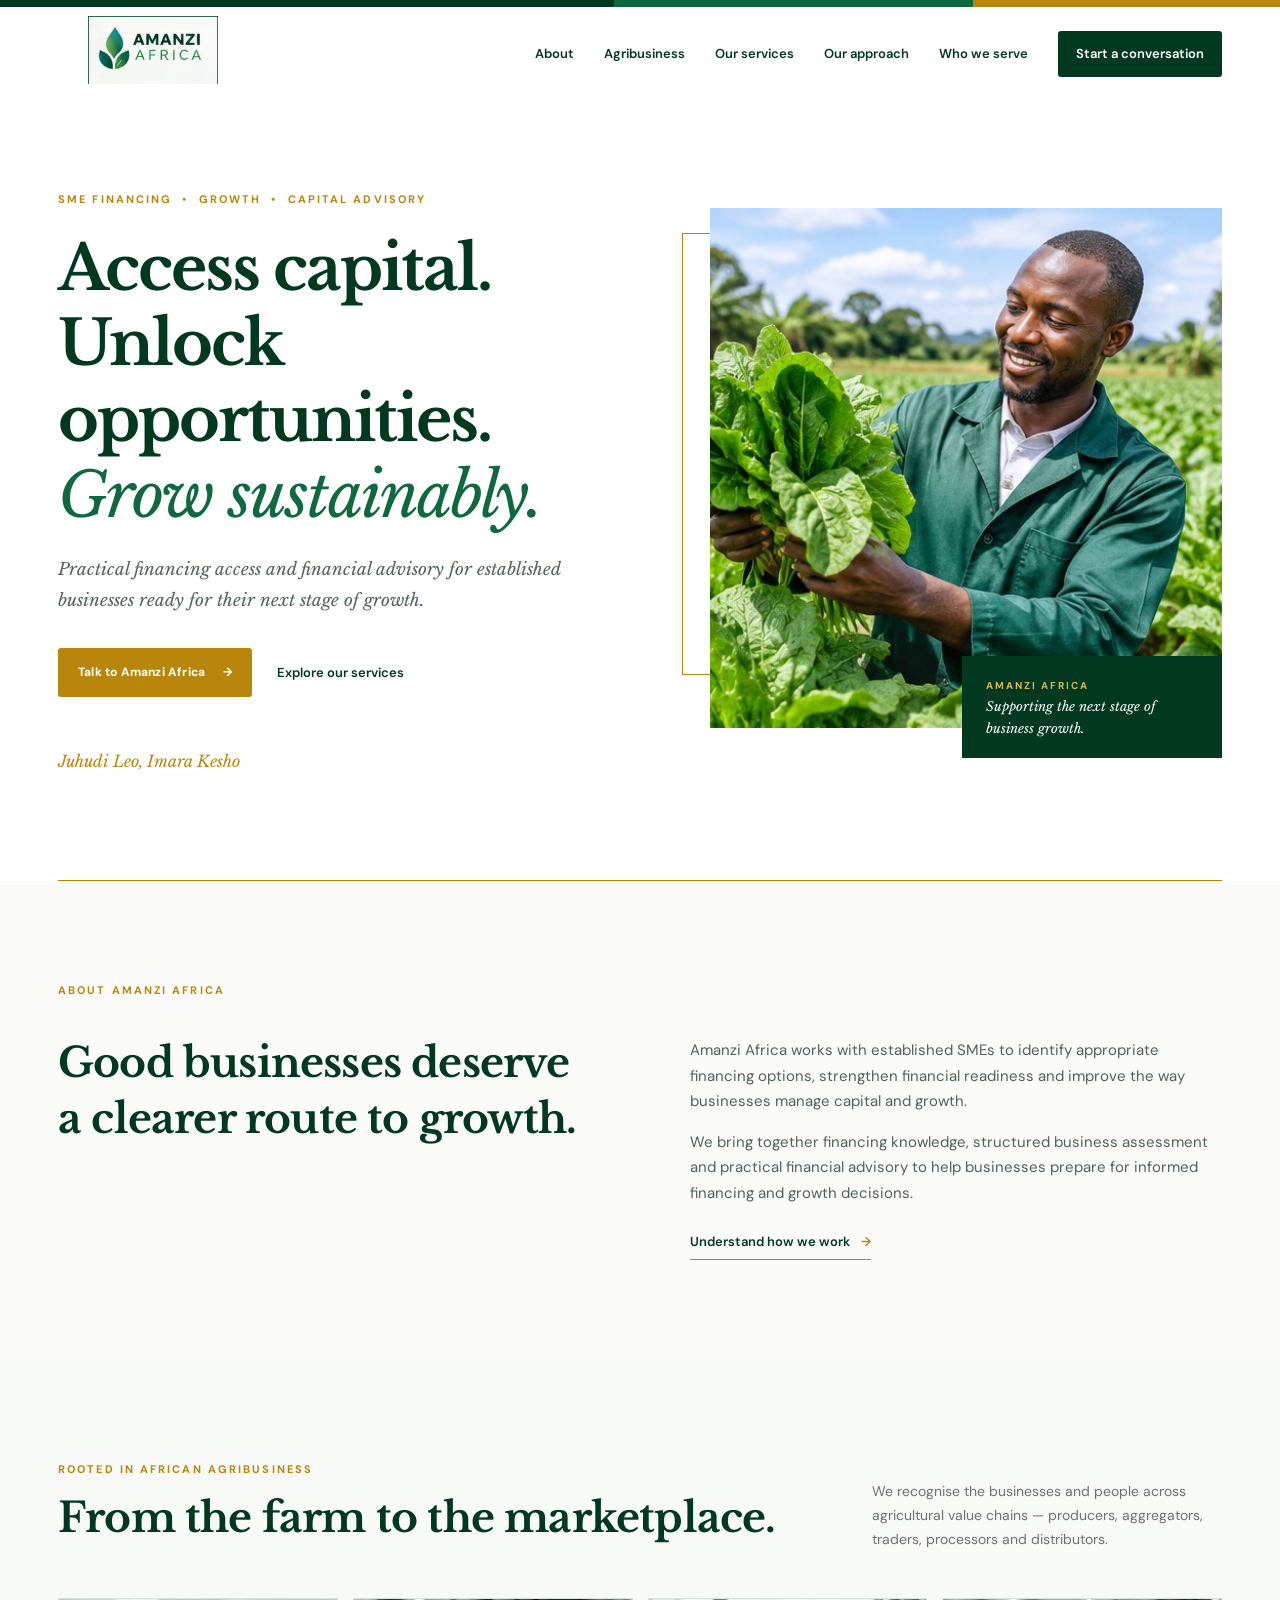
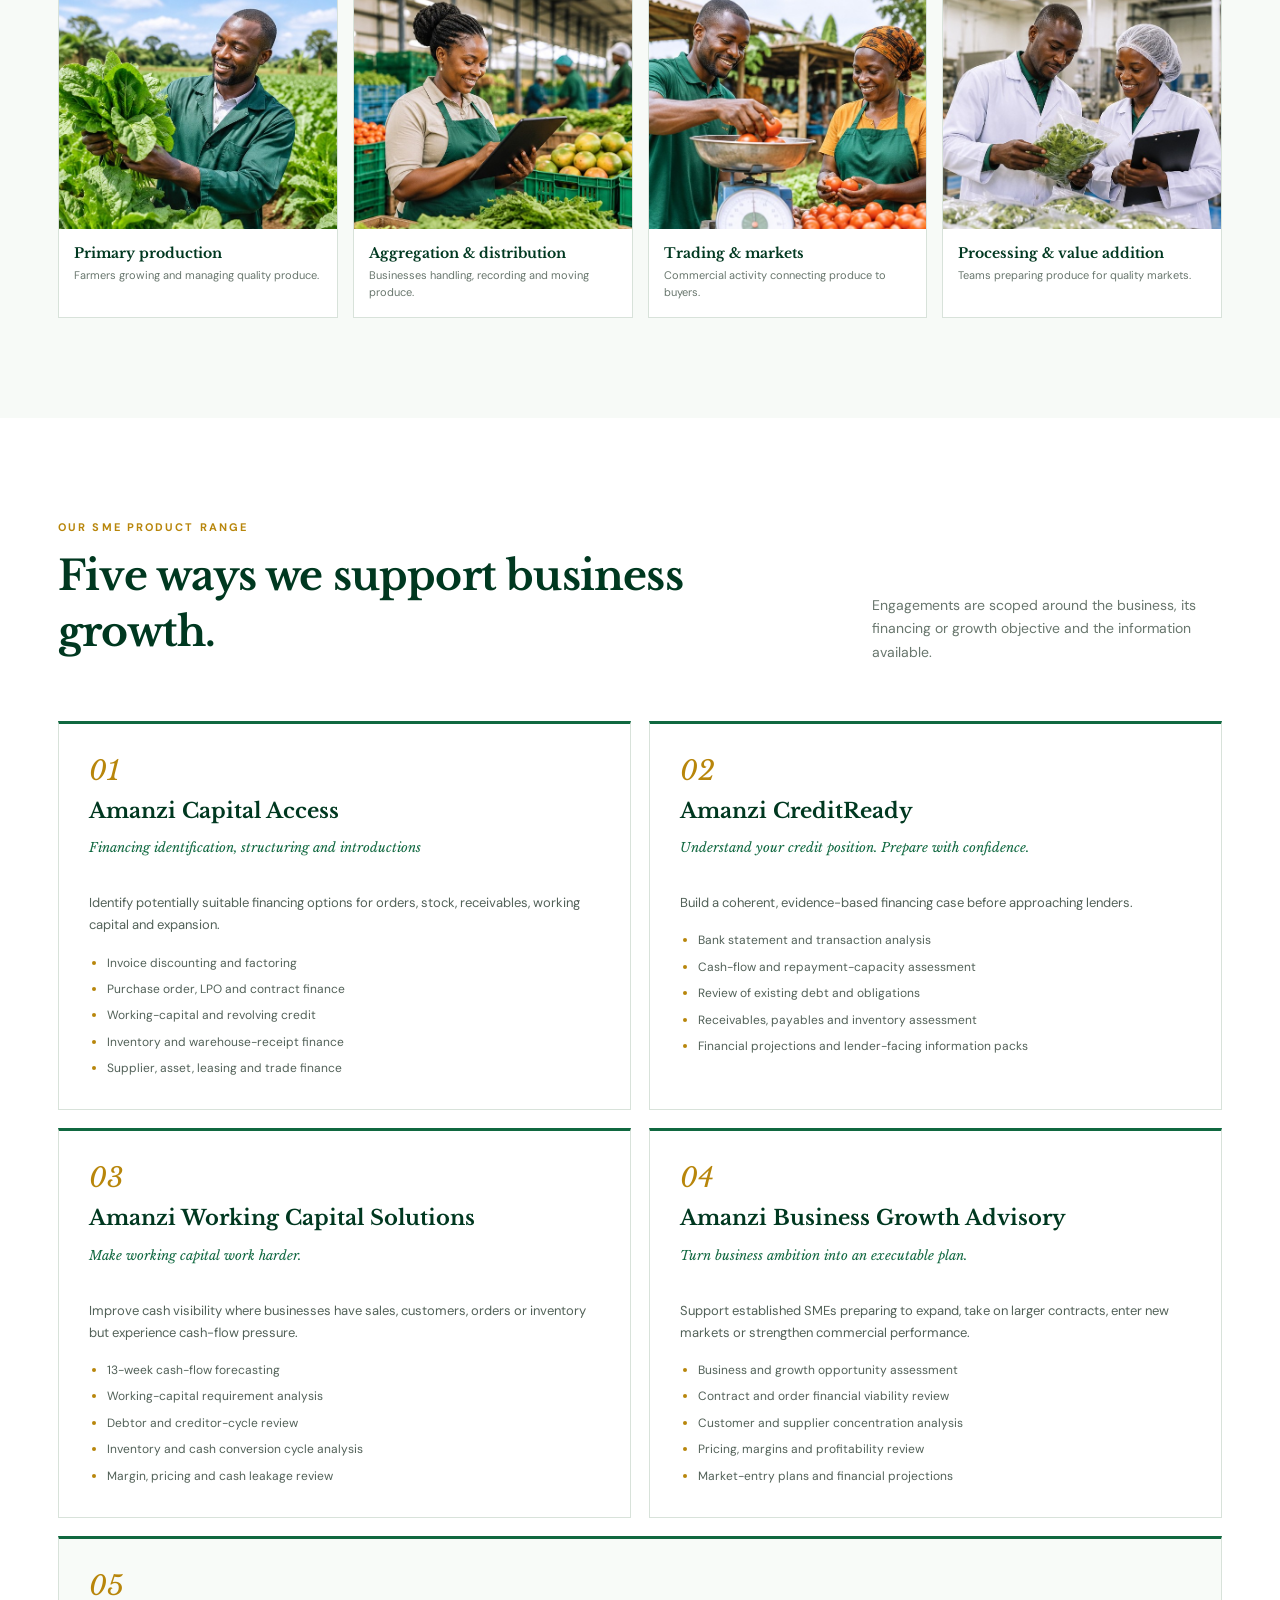
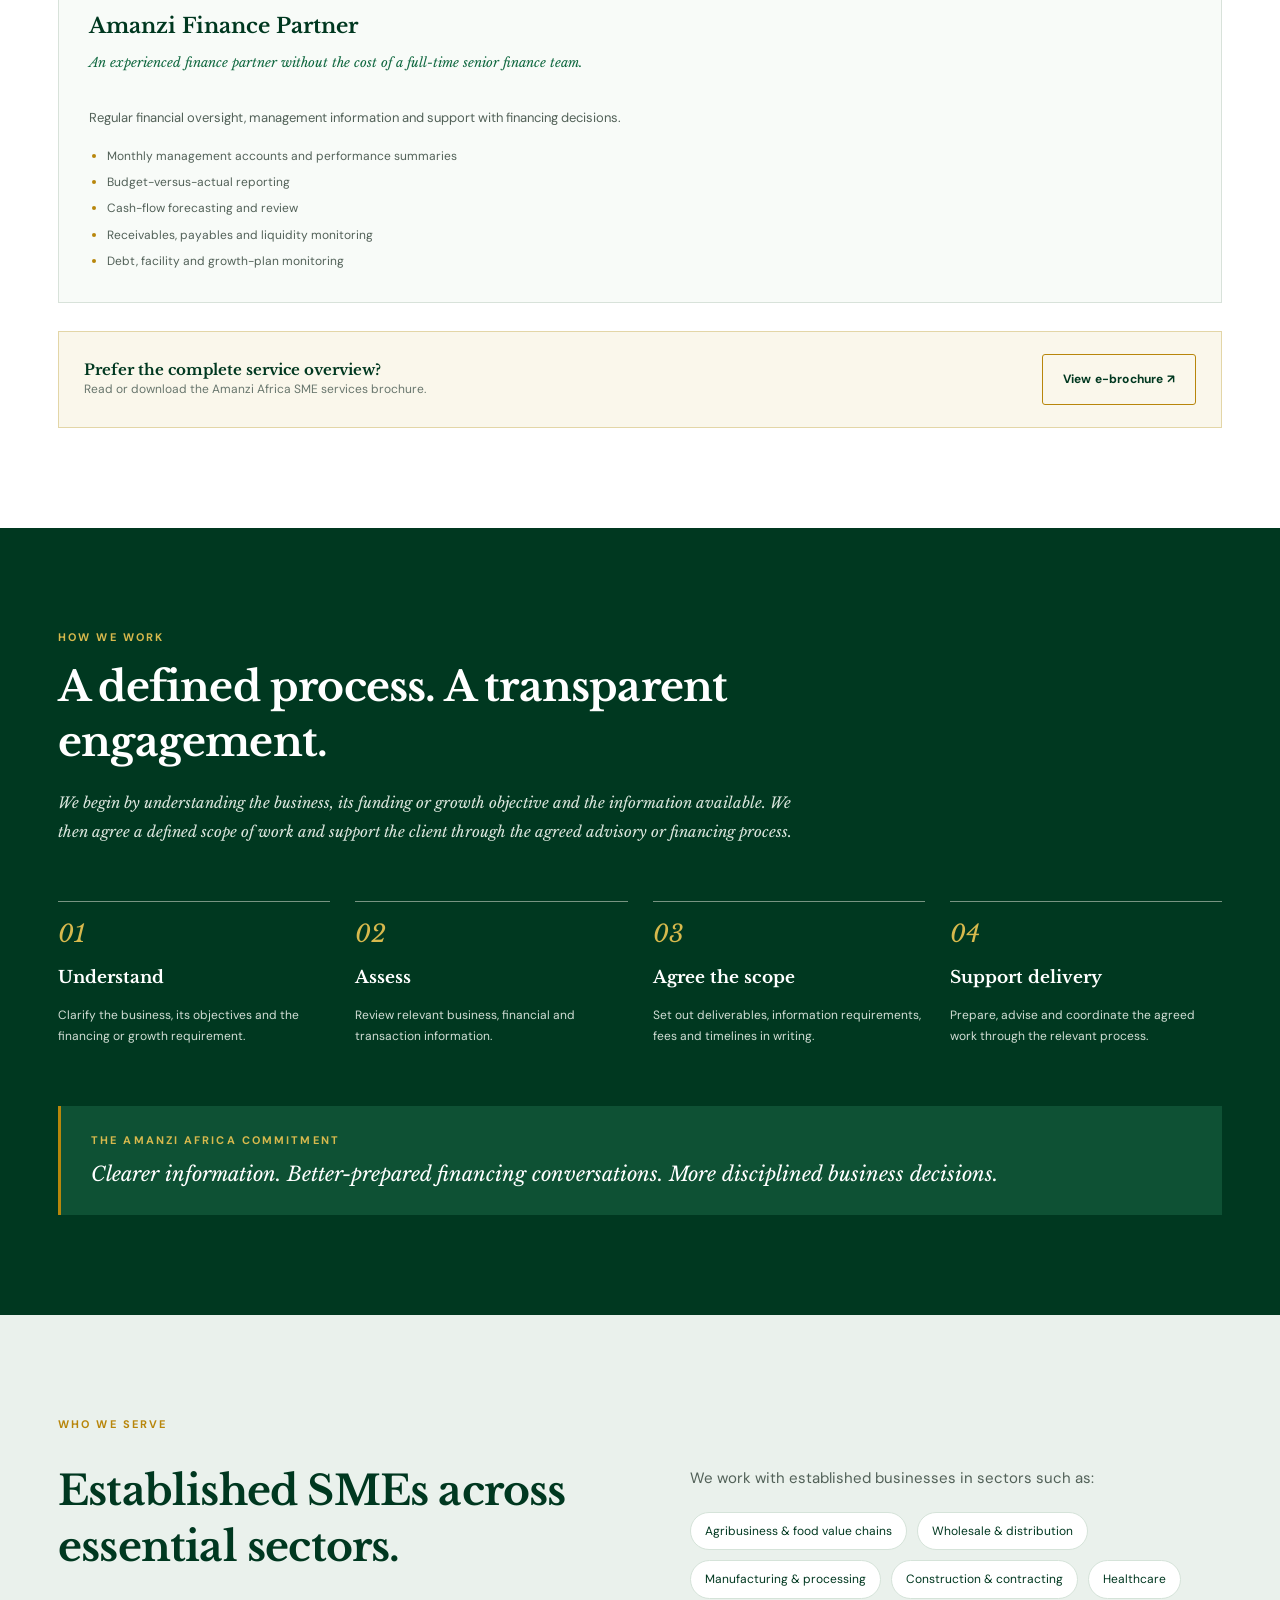
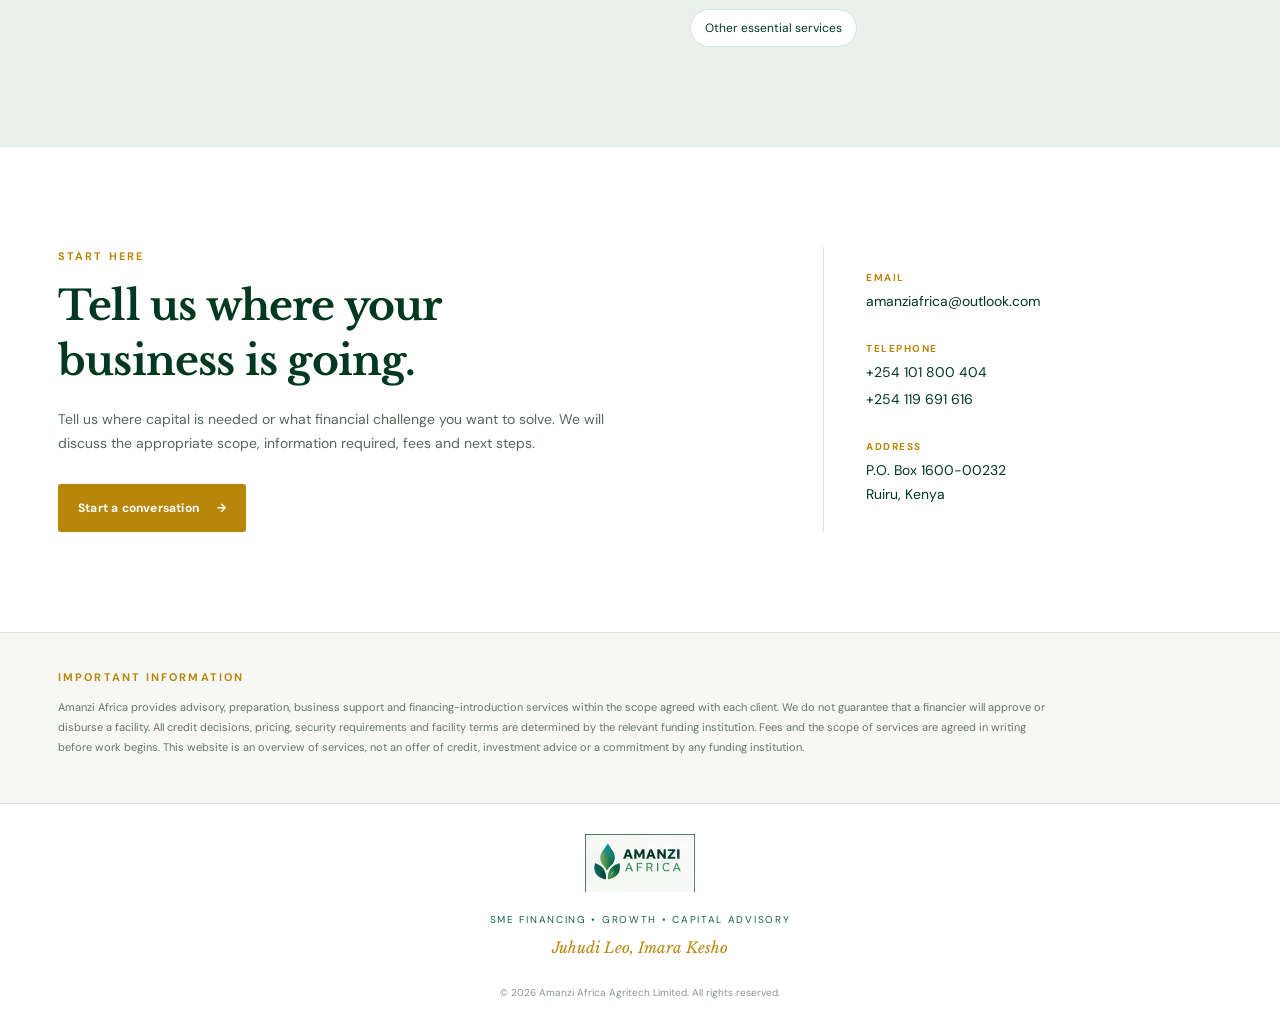
==== index.html @ 622a785c "Add files via upload" ====
<!doctype html>
<html lang="en">
<head>
  <meta charset="utf-8">
  <meta name="viewport" content="width=device-width, initial-scale=1">
  <meta name="description" content="Amanzi Africa provides SME financing access, credit readiness, working capital solutions, business growth advisory and finance partner services.">
  <meta name="theme-color" content="#003820">
  <title>Amanzi Africa | SME Financing, Growth & Capital Advisory</title>
  <link rel="preconnect" href="https://fonts.googleapis.com">
  <link rel="preconnect" href="https://fonts.gstatic.com" crossorigin>
  <link href="https://fonts.googleapis.com/css2?family=DM+Sans:wght@400;500;600;700&family=Libre+Baskerville:ital,wght@0,400;0,700;1,400&display=swap" rel="stylesheet">
  <link rel="stylesheet" href="styles.css">
</head>
<body>
  <div class="topline"></div>
  <header class="site-header">
    <a class="brand" href="#home" aria-label="Amanzi Africa home">
      <img src="assets/amanzi-logo.png" alt="Amanzi Africa leaf logo">
    </a>
    <button class="menu-toggle" aria-label="Open navigation" aria-expanded="false">☰</button>
    <nav class="navigation" aria-label="Main navigation">
      <a href="#about">About</a><a href="#ecosystem">Agribusiness</a><a href="#services">Our services</a><a href="#approach">Our approach</a><a href="#sectors">Who we serve</a>
      <a class="nav-cta" href="#contact">Start a conversation</a>
    </nav>
  </header>

  <main>
    <section class="hero" id="home">
      <div class="hero-copy">
        <p class="eyebrow">SME FINANCING <span>•</span> GROWTH <span>•</span> CAPITAL ADVISORY</p>
        <h1>Access capital.<br>Unlock opportunities.<br><em>Grow sustainably.</em></h1>
        <p class="hero-intro">Practical financing access and financial advisory for established businesses ready for their next stage of growth.</p>
        <div class="hero-actions">
          <a class="button button-gold" href="#contact">Talk to Amanzi Africa <span>→</span></a>
          <a class="text-link" href="#services">Explore our services</a>
        </div>
        <p class="hero-signoff">Juhudi Leo, Imara Kesho</p>
      </div>
      <div class="hero-visual">
        <img src="assets/hero-poster.jpg" alt="A business owner in a fresh produce market, featured in the Amanzi Africa brand film">
        <div class="visual-caption"><span>AMANZI AFRICA</span><br>Supporting the next stage of business growth.</div>
      </div>
      <div class="hero-rule"></div>
    </section>

    <section class="intro section" id="about">
      <div class="section-kicker">ABOUT AMANZI AFRICA</div>
      <div class="intro-grid">
        <h2>Good businesses deserve a clearer route to growth.</h2>
        <div>
          <p>Amanzi Africa works with established SMEs to identify appropriate financing options, strengthen financial readiness and improve the way businesses manage capital and growth.</p>
          <p>We bring together financing knowledge, structured business assessment and practical financial advisory to help businesses prepare for informed financing and growth decisions.</p>
          <a class="underlined-link" href="#approach">Understand how we work <span>→</span></a>
        </div>
      </div>
    </section>

    <section class="ecosystem section" id="ecosystem">
      <div class="section-heading">
        <div><div class="section-kicker">ROOTED IN AFRICAN AGRIBUSINESS</div><h2>From the farm to the marketplace.</h2></div>
        <p>We recognise the businesses and people across agricultural value chains — producers, aggregators, traders, processors and distributors.</p>
      </div>
      <div class="ecosystem-grid">
        <figure><img src="assets/hero-poster.jpg" alt="African farmer inspecting leafy vegetables growing in a field"><figcaption><strong>Primary production</strong><span>Farmers growing and managing quality produce.</span></figcaption></figure>
        <figure><img src="assets/produce-aggregation.jpg" alt="African agribusiness professional recording produce at an aggregation and distribution centre"><figcaption><strong>Aggregation & distribution</strong><span>Businesses handling, recording and moving produce.</span></figcaption></figure>
        <figure><img src="assets/fresh-produce-market.jpg" alt="African produce traders weighing and selling fresh tomatoes"><figcaption><strong>Trading & markets</strong><span>Commercial activity connecting produce to buyers.</span></figcaption></figure>
        <figure><img src="assets/food-processing.jpg" alt="African food-processing professionals checking packaged fresh produce"><figcaption><strong>Processing & value addition</strong><span>Teams preparing produce for quality markets.</span></figcaption></figure>
      </div>
    </section>

    <section class="services section" id="services">
      <div class="section-heading">
        <div><div class="section-kicker">OUR SME PRODUCT RANGE</div><h2>Five ways we support business growth.</h2></div>
        <p>Engagements are scoped around the business, its financing or growth objective and the information available.</p>
      </div>
      <div class="service-grid">
        <article class="service-card">
          <div class="service-number">01</div><h3>Amanzi Capital Access</h3>
          <p class="service-subtitle">Financing identification, structuring and introductions</p>
          <p>Identify potentially suitable financing options for orders, stock, receivables, working capital and expansion.</p>
          <ul><li>Invoice discounting and factoring</li><li>Purchase order, LPO and contract finance</li><li>Working-capital and revolving credit</li><li>Inventory and warehouse-receipt finance</li><li>Supplier, asset, leasing and trade finance</li></ul>
        </article>
        <article class="service-card">
          <div class="service-number">02</div><h3>Amanzi CreditReady</h3>
          <p class="service-subtitle">Understand your credit position. Prepare with confidence.</p>
          <p>Build a coherent, evidence-based financing case before approaching lenders.</p>
          <ul><li>Bank statement and transaction analysis</li><li>Cash-flow and repayment-capacity assessment</li><li>Review of existing debt and obligations</li><li>Receivables, payables and inventory assessment</li><li>Financial projections and lender-facing information packs</li></ul>
        </article>
        <article class="service-card">
          <div class="service-number">03</div><h3>Amanzi Working Capital Solutions</h3>
          <p class="service-subtitle">Make working capital work harder.</p>
          <p>Improve cash visibility where businesses have sales, customers, orders or inventory but experience cash-flow pressure.</p>
          <ul><li>13-week cash-flow forecasting</li><li>Working-capital requirement analysis</li><li>Debtor and creditor-cycle review</li><li>Inventory and cash conversion cycle analysis</li><li>Margin, pricing and cash leakage review</li></ul>
        </article>
        <article class="service-card">
          <div class="service-number">04</div><h3>Amanzi Business Growth Advisory</h3>
          <p class="service-subtitle">Turn business ambition into an executable plan.</p>
          <p>Support established SMEs preparing to expand, take on larger contracts, enter new markets or strengthen commercial performance.</p>
          <ul><li>Business and growth opportunity assessment</li><li>Contract and order financial viability review</li><li>Customer and supplier concentration analysis</li><li>Pricing, margins and profitability review</li><li>Market-entry plans and financial projections</li></ul>
        </article>
        <article class="service-card service-card-feature">
          <div class="service-number">05</div><h3>Amanzi Finance Partner</h3>
          <p class="service-subtitle">An experienced finance partner without the cost of a full-time senior finance team.</p>
          <p>Regular financial oversight, management information and support with financing decisions.</p>
          <ul><li>Monthly management accounts and performance summaries</li><li>Budget-versus-actual reporting</li><li>Cash-flow forecasting and review</li><li>Receivables, payables and liquidity monitoring</li><li>Debt, facility and growth-plan monitoring</li></ul>
        </article>
      </div>
      <div class="brochure-link"><div><strong>Prefer the complete service overview?</strong><span>Read or download the Amanzi Africa SME services brochure.</span></div><a class="button button-outline" href="assets/amanzi-sme-services-brochure.pdf" target="_blank" rel="noopener">View e-brochure ↗</a></div>
    </section>

    <section class="approach section" id="approach">
      <div class="section-kicker">HOW WE WORK</div>
      <h2>A defined process. A transparent engagement.</h2>
      <p class="approach-lead">We begin by understanding the business, its funding or growth objective and the information available. We then agree a defined scope of work and support the client through the agreed advisory or financing process.</p>
      <div class="steps">
        <div><span>01</span><h3>Understand</h3><p>Clarify the business, its objectives and the financing or growth requirement.</p></div>
        <div><span>02</span><h3>Assess</h3><p>Review relevant business, financial and transaction information.</p></div>
        <div><span>03</span><h3>Agree the scope</h3><p>Set out deliverables, information requirements, fees and timelines in writing.</p></div>
        <div><span>04</span><h3>Support delivery</h3><p>Prepare, advise and coordinate the agreed work through the relevant process.</p></div>
      </div>
      <div class="outcome"><div class="section-kicker">THE AMANZI AFRICA COMMITMENT</div><p>Clearer information. Better-prepared financing conversations. More disciplined business decisions.</p></div>
    </section>

    <section class="sectors section" id="sectors">
      <div class="section-kicker">WHO WE SERVE</div>
      <div class="sectors-grid">
        <h2>Established SMEs across essential sectors.</h2>
        <div><p>We work with established businesses in sectors such as:</p>
          <div class="sector-tags"><span>Agribusiness & food value chains</span><span>Wholesale & distribution</span><span>Manufacturing & processing</span><span>Construction & contracting</span><span>Healthcare</span><span>Other essential services</span></div>
        </div>
      </div>
    </section>

    <section class="contact section" id="contact">
      <div class="contact-copy">
        <div class="section-kicker">START HERE</div>
        <h2>Tell us where your business is going.</h2>
        <p>Tell us where capital is needed or what financial challenge you want to solve. We will discuss the appropriate scope, information required, fees and next steps.</p>
        <a class="button button-gold" href="mailto:amanziafrica@outlook.com?subject=Amanzi%20Africa%20-%20Business%20Enquiry">Start a conversation <span>→</span></a>
      </div>
      <div class="contact-details">
        <div><span>Email</span><a href="mailto:amanziafrica@outlook.com">amanziafrica@outlook.com</a></div>
        <div><span>Telephone</span><a href="tel:+254101800404">+254 101 800 404</a><a href="tel:+254119691616">+254 119 691 616</a></div>
        <div><span>Address</span><p>P.O. Box 1600-00232<br>Ruiru, Kenya</p></div>
      </div>
    </section>

    <section class="disclaimer">
      <div class="section-kicker">IMPORTANT INFORMATION</div>
      <p>Amanzi Africa provides advisory, preparation, business support and financing-introduction services within the scope agreed with each client. We do not guarantee that a financier will approve or disburse a facility. All credit decisions, pricing, security requirements and facility terms are determined by the relevant funding institution. Fees and the scope of services are agreed in writing before work begins. This website is an overview of services, not an offer of credit, investment advice or a commitment by any funding institution.</p>
    </section>
  </main>

  <footer class="site-footer">
    <a href="#home"><img src="assets/amanzi-logo.png" alt="Amanzi Africa"></a>
    <p>SME Financing • Growth • Capital Advisory</p>
    <span>Juhudi Leo, Imara Kesho</span>
    <small>© <span id="year"></span> Amanzi Africa Agritech Limited. All rights reserved.</small>
  </footer>
  <script src="script.js"></script>
</body>
</html>
---- styles.css ----
:root{--forest:#003820;--leaf:#106840;--fresh:#189040;--sage:#98c8a8;--mist:#eaf1ec;--gold:#b8860b;--cream:#faf7eb;--ink:#1e3027;--muted:#68766d;--line:#d8e2da;--white:#fff;--serif:"Libre Baskerville",Georgia,serif;--sans:"DM Sans",Arial,sans-serif}
*{box-sizing:border-box}html{scroll-behavior:smooth}body{margin:0;color:var(--ink);font-family:var(--sans);line-height:1.7;background:#fff}.topline{height:7px;background:linear-gradient(90deg,var(--forest) 0 48%,var(--leaf) 48% 76%,var(--gold) 76%)}.site-header{height:94px;max-width:1240px;margin:auto;padding:12px 38px;display:flex;align-items:center;justify-content:space-between}.brand img{width:190px;height:68px;object-fit:contain}.navigation{display:flex;align-items:center;gap:30px}.navigation a,.text-link,.underlined-link{color:var(--forest);text-decoration:none;font-size:13px;font-weight:600}.navigation a:hover,.text-link:hover,.underlined-link:hover{color:var(--gold)}.navigation .nav-cta{padding:12px 18px;background:var(--forest);color:#fff;border-radius:3px}.menu-toggle{display:none;border:0;background:none;color:var(--forest);font-size:25px}
.hero{max-width:1240px;margin:0 auto;padding:78px 38px 94px;display:grid;grid-template-columns:1.02fr .98fr;gap:62px;align-items:center;position:relative}.eyebrow,.section-kicker{font-size:11px;letter-spacing:2.1px;font-weight:700;color:var(--gold)}.eyebrow span{padding:0 5px}.hero h1{font:700 clamp(38px,5vw,62px)/1.22 var(--serif);color:var(--forest);letter-spacing:-2px;margin:22px 0}.hero h1 em{font-weight:400;color:var(--leaf)}.hero-intro{font:italic 17px/1.8 var(--serif);color:#52645a;max-width:510px}.hero-actions{display:flex;align-items:center;gap:25px;margin-top:32px}.button{display:inline-flex;align-items:center;gap:18px;text-decoration:none;padding:14px 20px;font-size:12px;font-weight:700;letter-spacing:.2px;border-radius:3px;transition:.2s}.button-gold{background:var(--gold);color:#fff}.button-gold:hover{background:var(--forest)}.button-outline{border:1px solid var(--gold);color:var(--forest)}.button-outline:hover{background:var(--forest);color:white;border-color:var(--forest)}.hero-signoff{font:italic 16px var(--serif);color:var(--gold);margin-top:54px}.hero-visual{position:relative;padding:0 0 30px 28px}.hero-visual:before{content:"";position:absolute;left:0;top:25px;width:75%;height:80%;border:1px solid var(--gold);z-index:0}.hero-visual img{width:100%;height:520px;object-fit:cover;object-position:center 24%;position:relative;z-index:1;display:block}.visual-caption{position:absolute;z-index:2;right:0;bottom:0;background:var(--forest);color:#fff;padding:18px 24px;font:italic 13px/1.7 var(--serif);max-width:260px}.visual-caption span{font:700 10px var(--sans);letter-spacing:2px;color:#d6b955}.hero-rule{position:absolute;bottom:0;left:38px;right:38px;height:1px;background:var(--gold)}
.section{padding:100px max(38px,calc((100% - 1164px)/2))}.intro{background:#fbfcfa}.intro-grid,.sectors-grid{display:grid;grid-template-columns:1fr 1fr;gap:100px;margin-top:24px}.section h2{font:700 clamp(28px,3.2vw,42px)/1.35 var(--serif);color:var(--forest);margin:12px 0 20px;letter-spacing:-.8px}.intro-grid p,.sectors-grid p{font-size:15px;color:#526158}.underlined-link{display:inline-block;border-bottom:1px solid var(--gold);padding-bottom:5px;margin-top:10px}.underlined-link span{color:var(--gold);padding-left:8px}
.services{background:#fff}.section-heading{display:flex;justify-content:space-between;align-items:end;gap:60px;margin-bottom:42px}.section-heading>p{max-width:350px;color:var(--muted);font-size:14px}.service-grid{display:grid;grid-template-columns:repeat(2,1fr);gap:18px}.service-card{border:1px solid var(--line);border-top:3px solid var(--leaf);padding:30px 30px 28px;position:relative;background:#fff}.service-number{font:italic 27px var(--serif);color:var(--gold)}.service-card h3{font:700 21px/1.4 var(--serif);color:var(--forest);margin:10px 0}.service-subtitle{font:italic 13px var(--serif);color:var(--leaf);min-height:40px}.service-card>p:not(.service-subtitle){font-size:13px;color:#526158}.service-card ul{padding-left:18px;margin-bottom:0;font-size:12px;color:#526158}.service-card li{padding:3px 0}.service-card li::marker{color:var(--gold)}.service-card-feature{grid-column:1/-1;background:#f8fbf8}.brochure-link{margin-top:28px;padding:22px 25px;background:var(--cream);border:1px solid #e3d6a7;display:flex;align-items:center;justify-content:space-between;gap:20px}.brochure-link strong,.brochure-link span{display:block}.brochure-link strong{font:700 15px var(--serif);color:var(--forest)}.brochure-link span{font-size:12px;color:var(--muted)}
.approach{background:var(--forest);color:#fff}.approach .section-kicker{color:#d7b94d}.approach h2{color:#fff;max-width:700px}.approach-lead{max-width:760px;color:#d9e5dc;font:italic 15px/1.9 var(--serif)}.steps{display:grid;grid-template-columns:repeat(4,1fr);gap:25px;margin:55px 0 48px}.steps>div{border-top:1px solid #789482;padding-top:17px}.steps span{color:#d7b94d;font:italic 24px var(--serif)}.steps h3{font:700 17px var(--serif);color:#fff}.steps p{font-size:12px;color:#d1ded5}.outcome{background:#0e5134;padding:25px 30px;border-left:3px solid var(--gold)}.outcome p{font:italic 20px/1.6 var(--serif);color:#fff;margin:8px 0 0}
.sectors{background:var(--mist)}.sectors-grid{margin-top:18px}.sector-tags{display:flex;flex-wrap:wrap;gap:10px;margin-top:20px}.sector-tags span{background:#fff;color:var(--forest);border:1px solid #d5e3d9;border-radius:30px;padding:8px 14px;font-size:12px}
.contact{background:#fff;display:grid;grid-template-columns:1.25fr .75fr;gap:100px}.contact h2{max-width:560px}.contact-copy>p{max-width:550px;color:#58665d;font-size:14px;margin-bottom:28px}.contact-details{border-left:1px solid var(--line);padding-left:42px;display:flex;flex-direction:column;justify-content:center;gap:22px}.contact-details span{display:block;color:var(--gold);font-size:10px;letter-spacing:1.5px;text-transform:uppercase;font-weight:700}.contact-details a,.contact-details p{display:block;color:var(--forest);text-decoration:none;font-size:14px;margin:4px 0}.disclaimer{padding:35px max(38px,calc((100% - 1164px)/2));background:#f7f8f6;border-top:1px solid var(--line)}.disclaimer p{font-size:11px;line-height:1.8;color:#66736a;max-width:1000px}.site-footer{background:#fff;padding:30px 38px 25px;text-align:center;border-top:1px solid var(--line)}.site-footer img{width:150px;height:58px;object-fit:contain}.site-footer p{font-size:10px;letter-spacing:1.7px;color:var(--leaf);text-transform:uppercase}.site-footer>span{display:block;color:var(--gold);font:italic 15px var(--serif);margin:10px 0 20px}.site-footer small{font-size:10px;color:#8a948d}
@media(max-width:800px){.site-header{height:78px;padding:8px 22px}.brand img{width:155px}.menu-toggle{display:block}.navigation{display:none;position:absolute;z-index:10;top:78px;left:0;right:0;background:#fff;padding:18px 24px 24px;box-shadow:0 12px 20px #001b1018;flex-direction:column;align-items:stretch;gap:16px}.navigation.open{display:flex}.navigation .nav-cta{text-align:center}.hero{padding:55px 24px 70px;grid-template-columns:1fr;gap:35px}.hero h1{font-size:43px}.hero-visual{max-width:560px;margin:auto;width:100%;padding-left:15px}.hero-visual img{height:420px}.hero-rule{left:24px;right:24px}.section{padding:70px 24px}.intro-grid,.sectors-grid,.contact{grid-template-columns:1fr;gap:24px}.section-heading{display:block}.section-heading>p{margin-top:0}.service-grid{grid-template-columns:1fr}.service-card-feature{grid-column:auto}.steps{grid-template-columns:repeat(2,1fr);gap:22px}.contact-details{border-left:0;border-top:1px solid var(--line);padding:25px 0 0}.disclaimer{padding:30px 24px}.brochure-link{align-items:flex-start;flex-direction:column}.hero-signoff{margin-top:35px}}
@media(max-width:460px){.hero h1{font-size:36px}.eyebrow{font-size:9px;letter-spacing:1.3px}.hero-actions{align-items:flex-start;flex-direction:column;gap:16px}.hero-visual img{height:360px}.steps{grid-template-columns:1fr}.section h2{font-size:29px}.service-card{padding:24px 21px}}

.ecosystem{background:#f7faf7}.ecosystem .section-heading{margin-bottom:32px}.ecosystem-grid{display:grid;grid-template-columns:repeat(4,1fr);gap:15px}.ecosystem-grid figure{margin:0;background:#fff;border:1px solid var(--line)}.ecosystem-grid img{display:block;width:100%;height:230px;object-fit:cover}.ecosystem-grid figcaption{padding:15px}.ecosystem-grid figcaption strong,.ecosystem-grid figcaption span{display:block}.ecosystem-grid figcaption strong{font:700 14px var(--serif);color:var(--forest)}.ecosystem-grid figcaption span{font-size:11px;color:var(--muted);line-height:1.6;margin-top:5px}
@media(max-width:800px){.ecosystem-grid{grid-template-columns:repeat(2,1fr)}.ecosystem-grid img{height:190px}}
@media(max-width:460px){.ecosystem-grid{grid-template-columns:1fr 1fr;gap:9px}.ecosystem-grid img{height:145px}.ecosystem-grid figcaption{padding:10px}.ecosystem-grid figcaption strong{font-size:12px}.ecosystem-grid figcaption span{font-size:10px}}
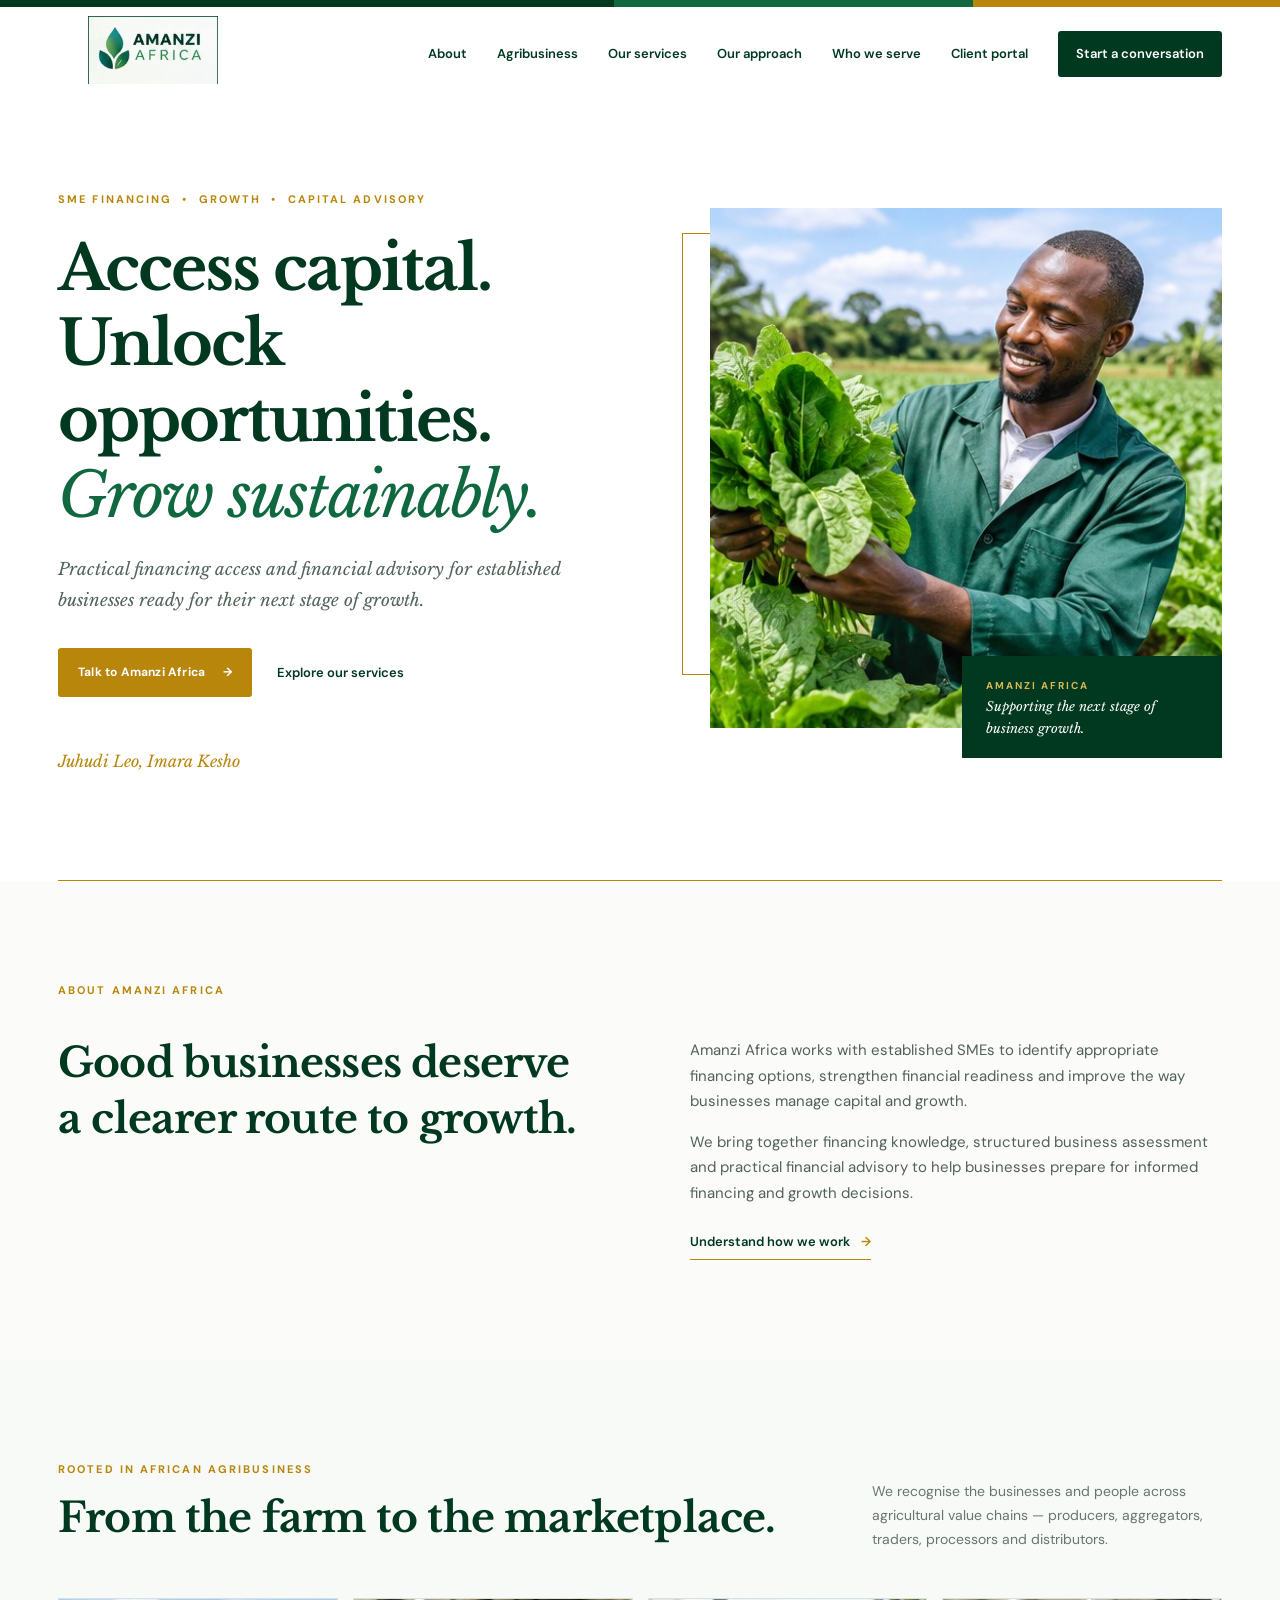
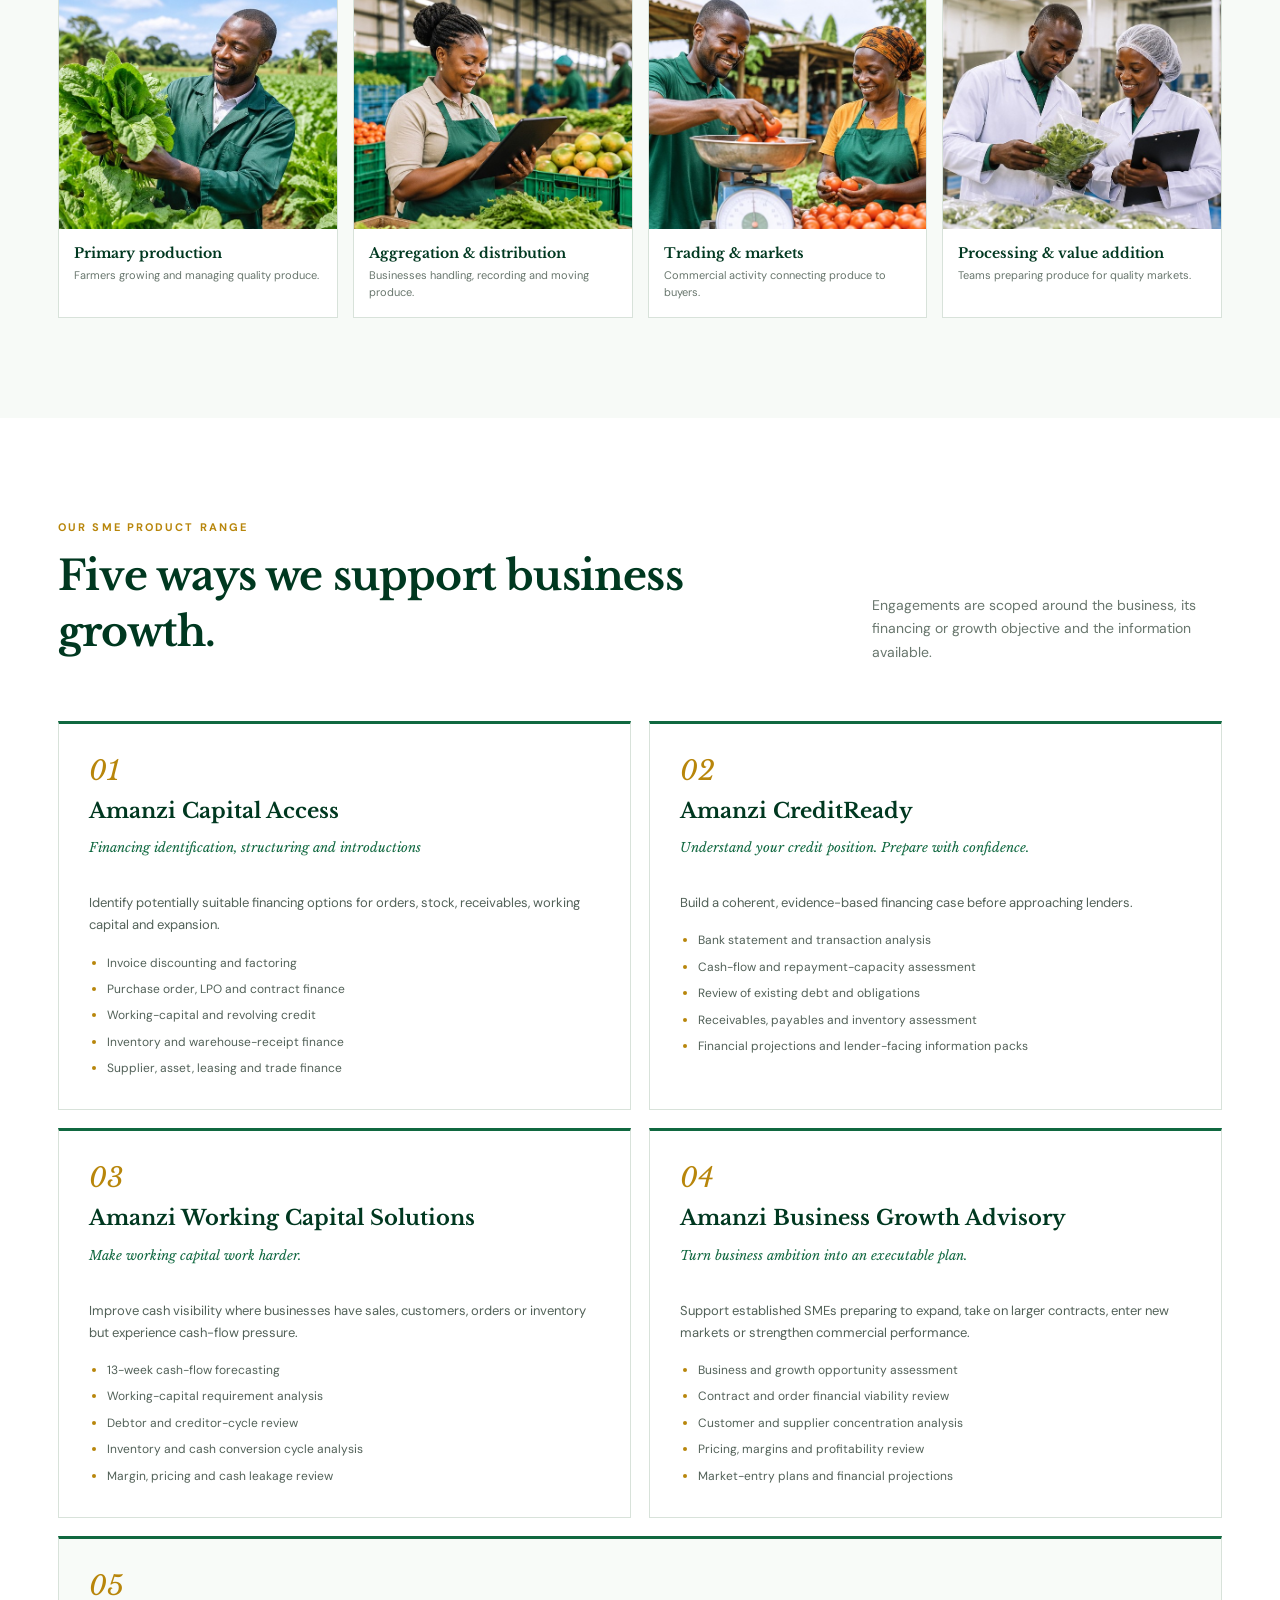
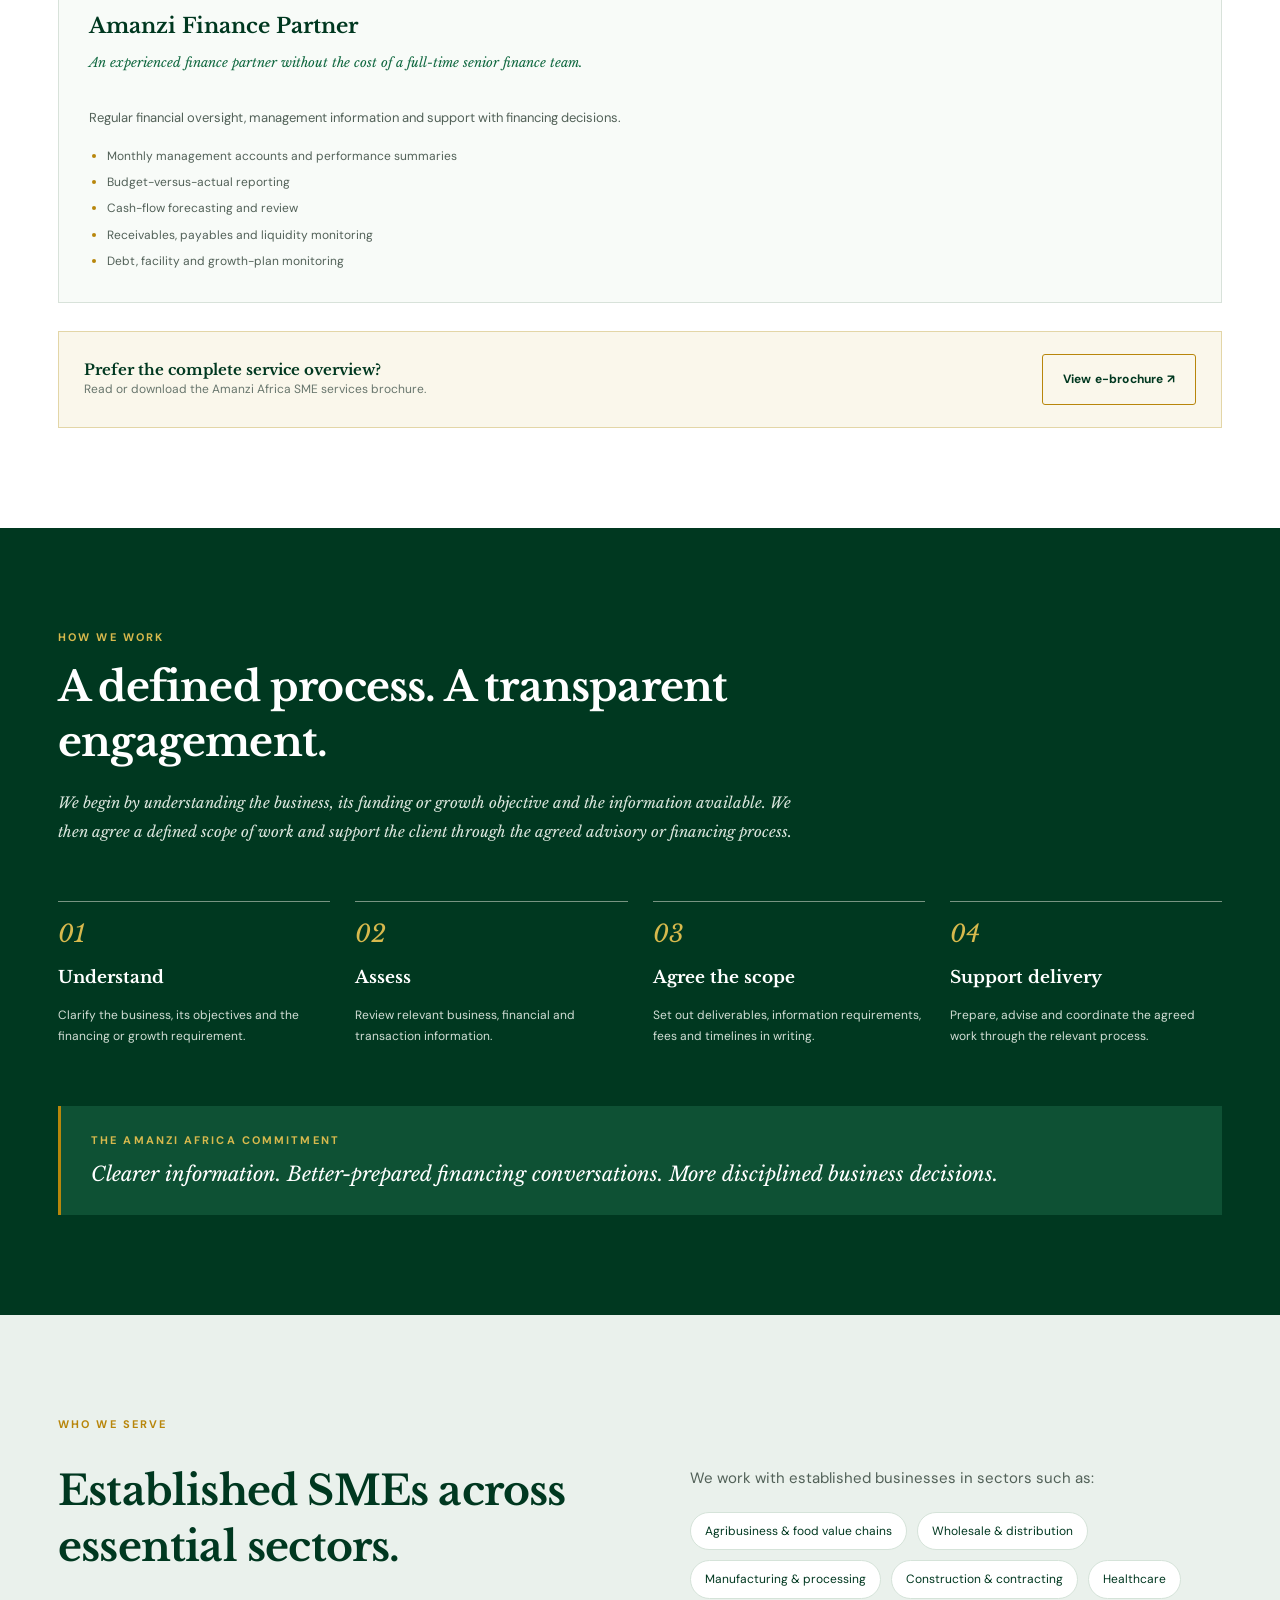
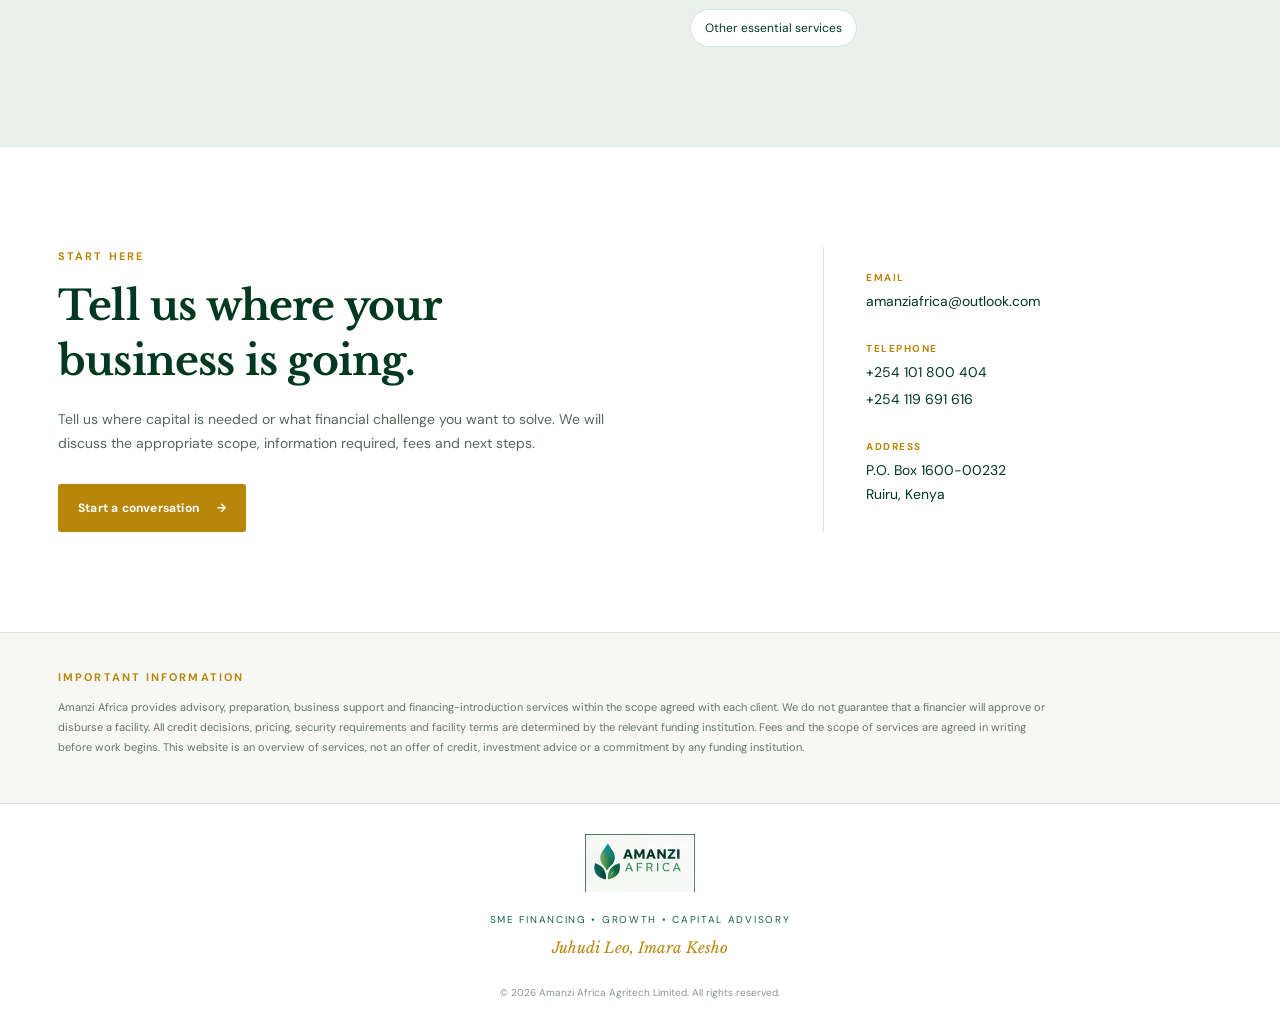
==== commit 83267503: "Link website navigation to secure client portal" ====
--- a/index.html
+++ b/index.html
@@ -20,7 +20,7 @@
     <button class="menu-toggle" aria-label="Open navigation" aria-expanded="false">☰</button>
     <nav class="navigation" aria-label="Main navigation">
       <a href="#about">About</a><a href="#ecosystem">Agribusiness</a><a href="#services">Our services</a><a href="#approach">Our approach</a><a href="#sectors">Who we serve</a>
-      <a class="nav-cta" href="#contact">Start a conversation</a>
+      <a href="portal.html">Client portal</a><a class="nav-cta" href="#contact">Start a conversation</a>
     </nav>
   </header>
 
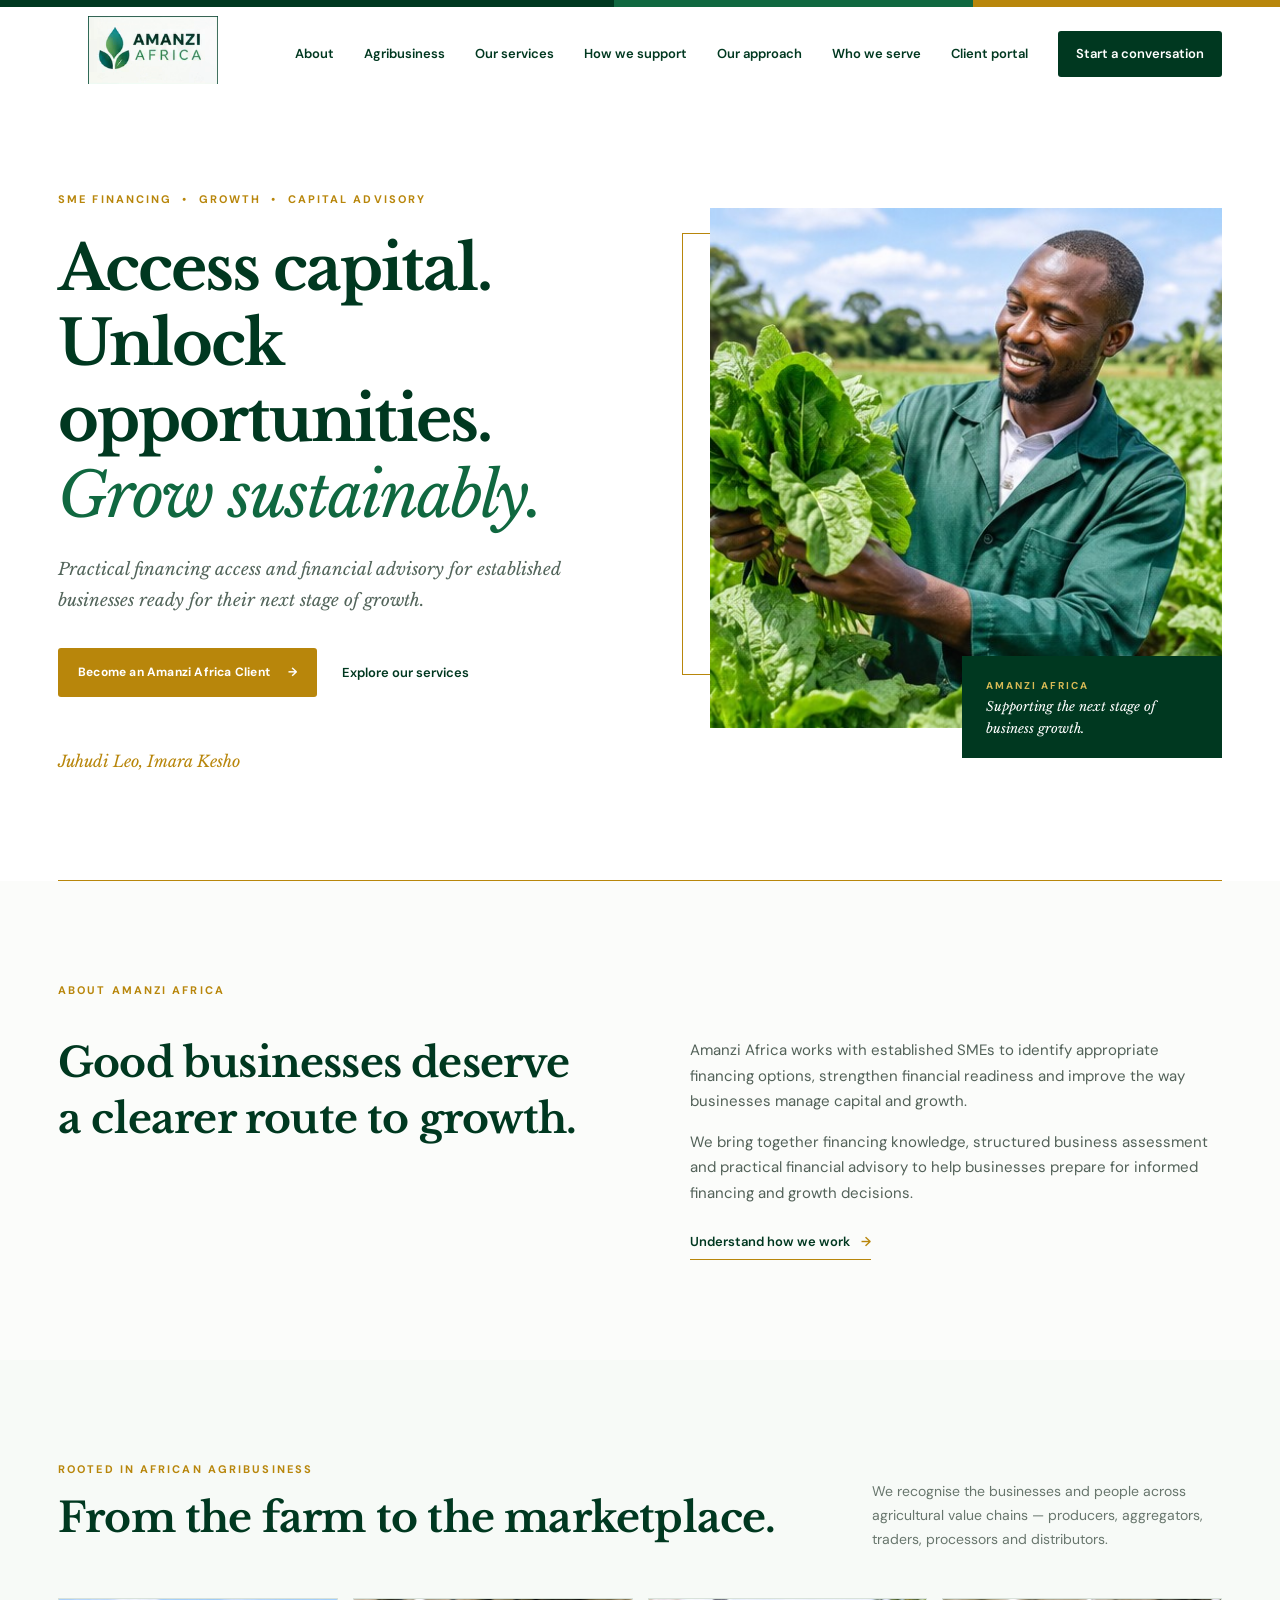
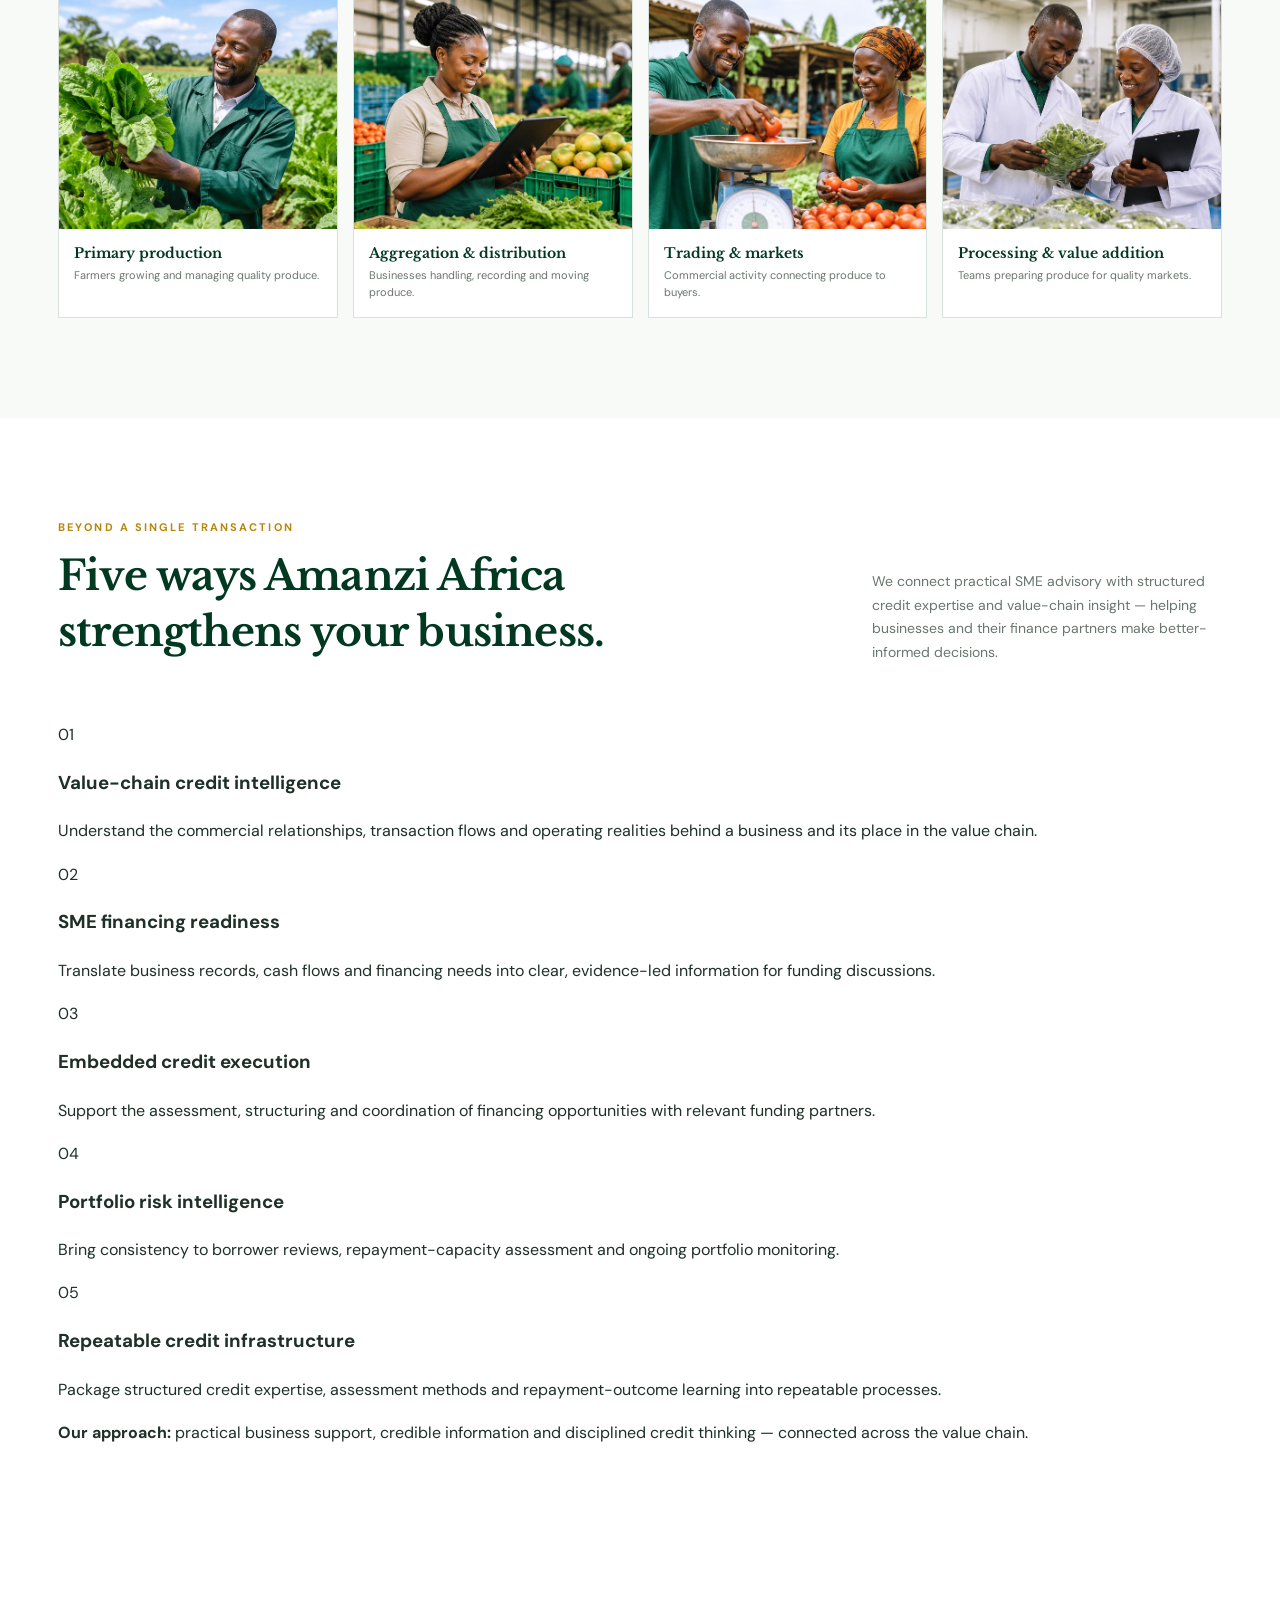
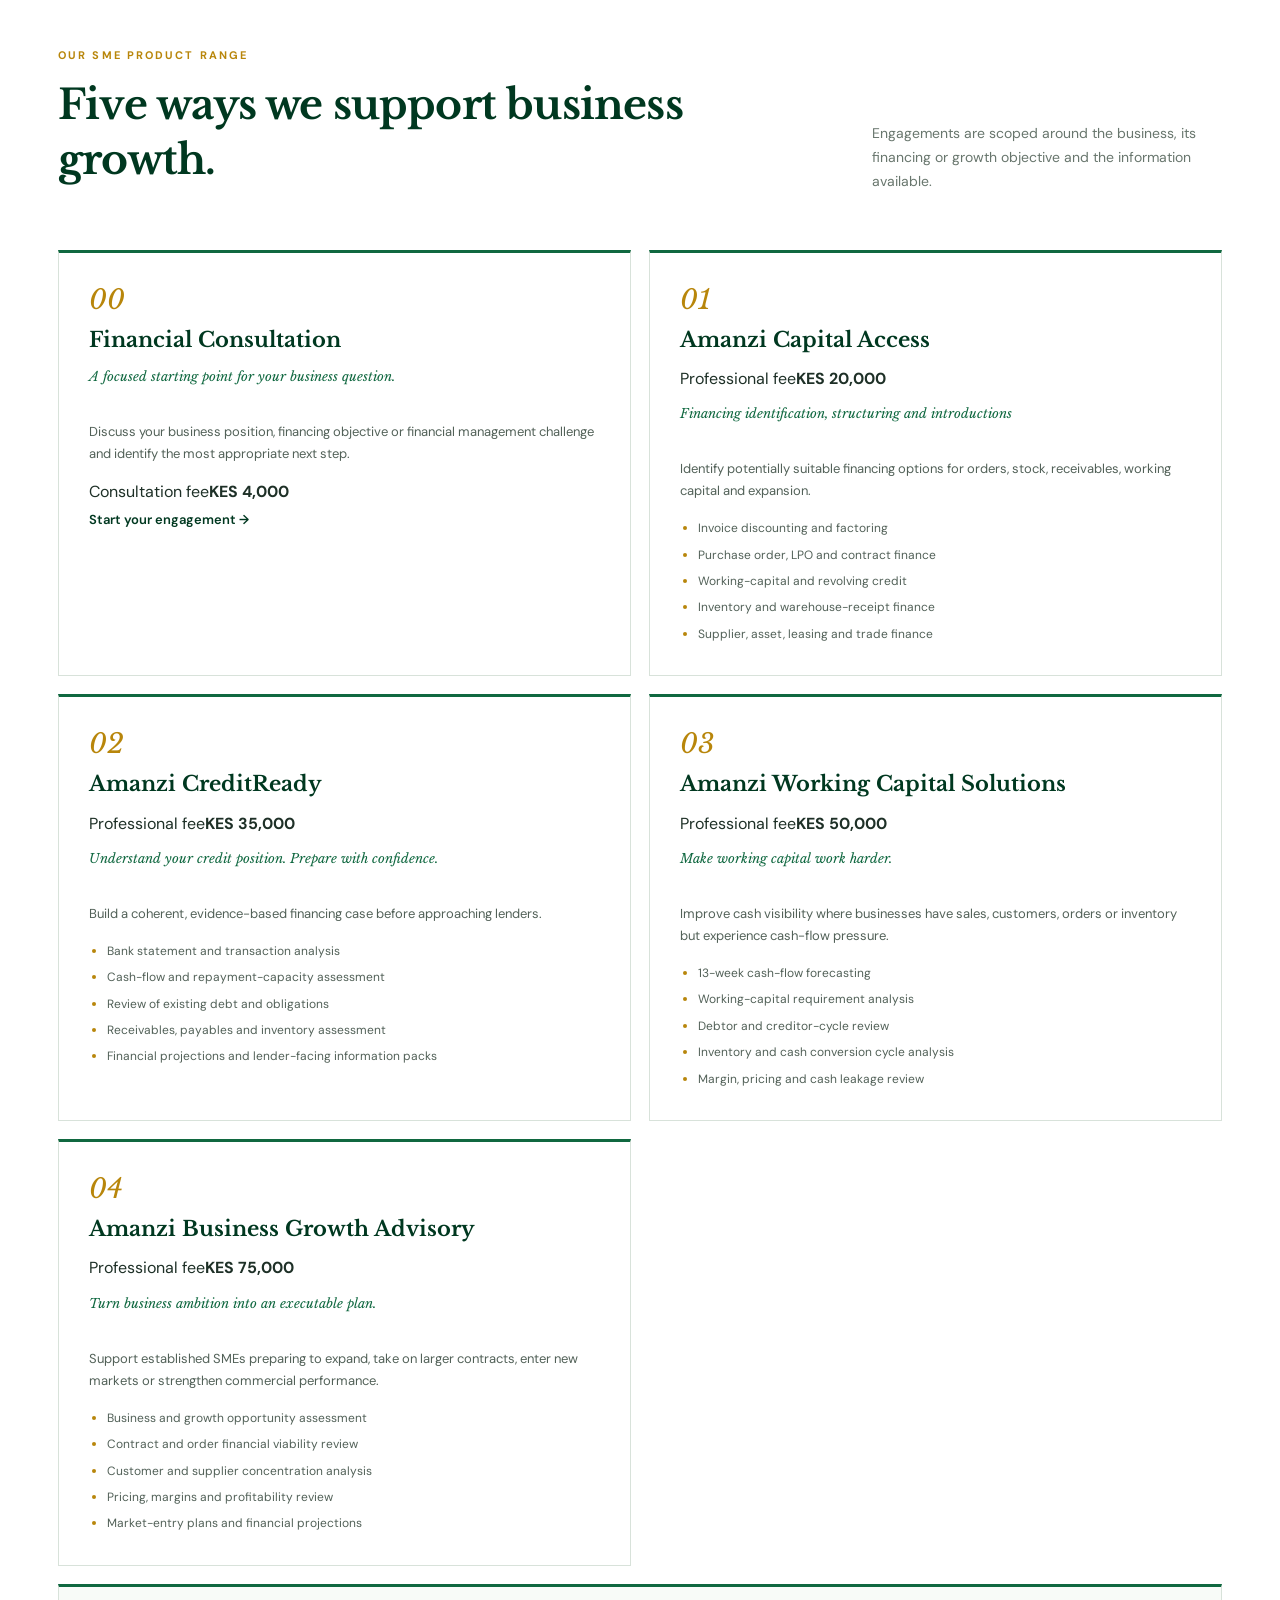
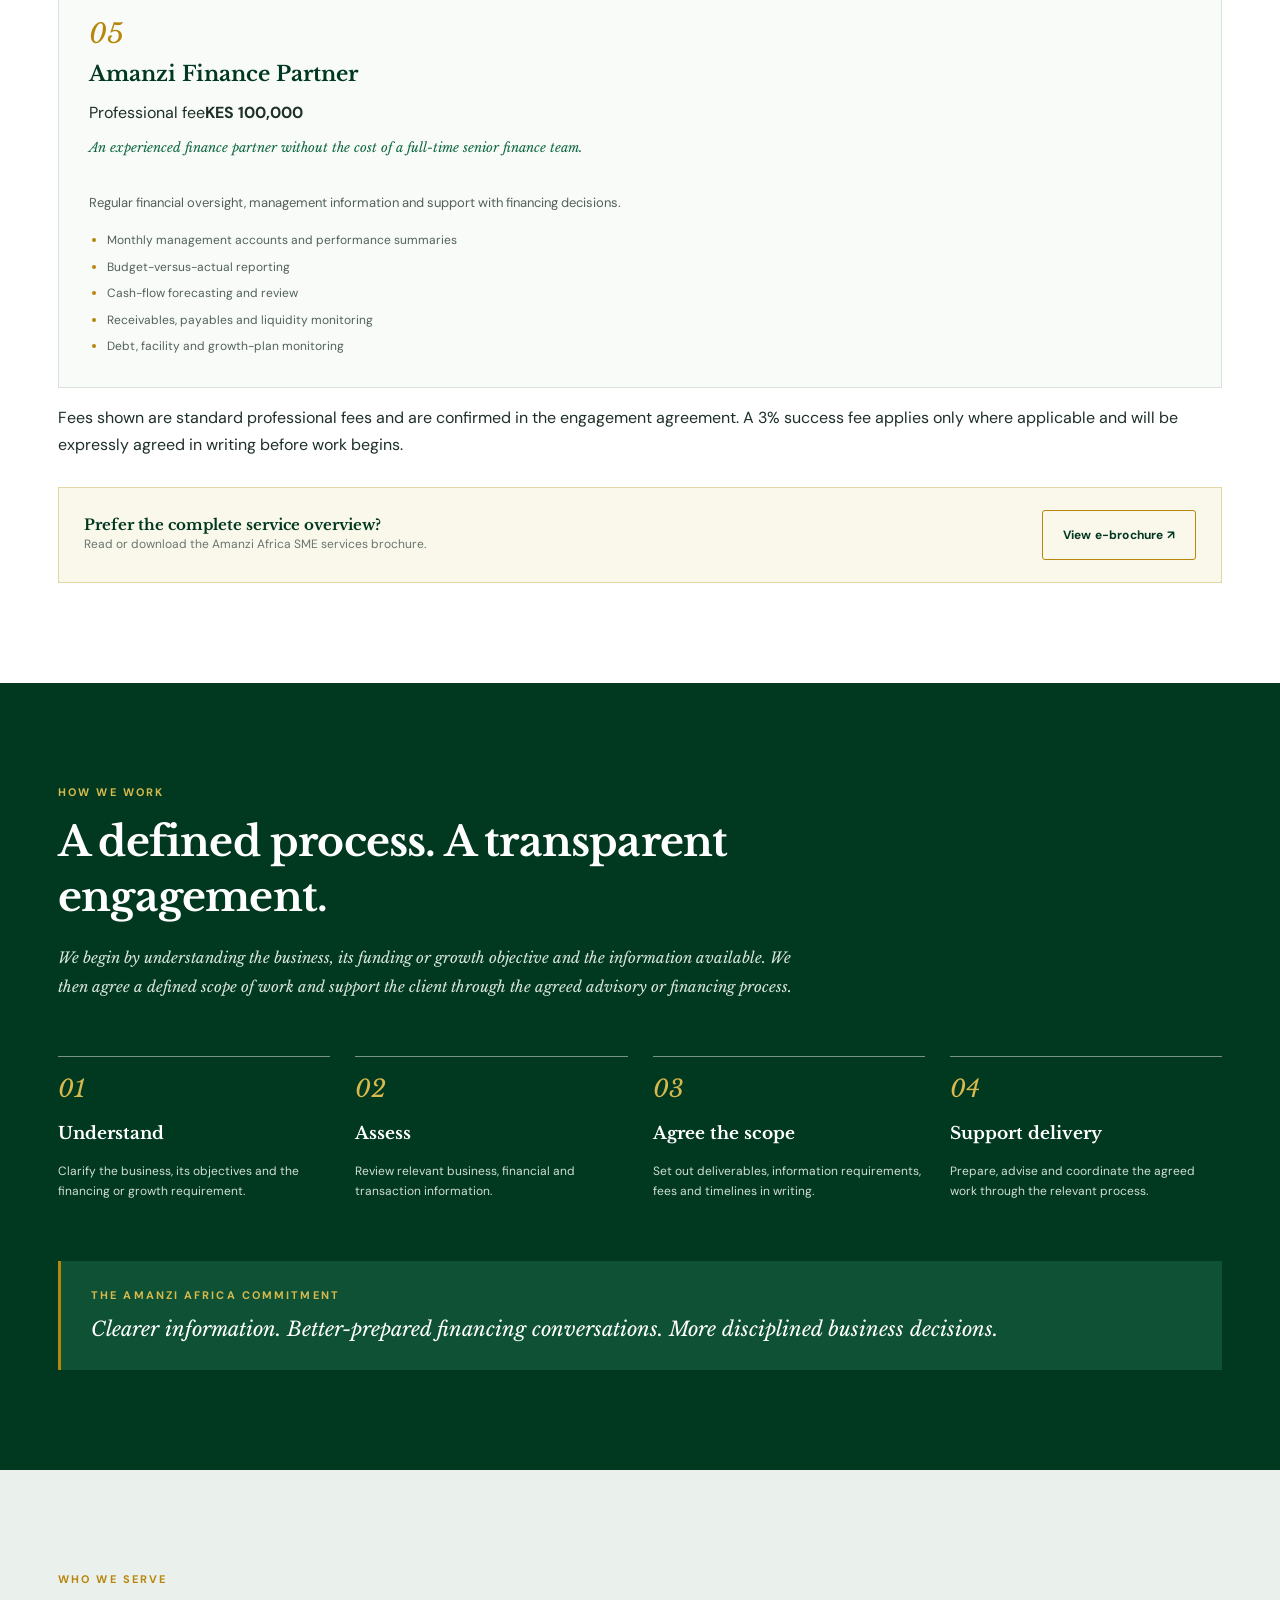
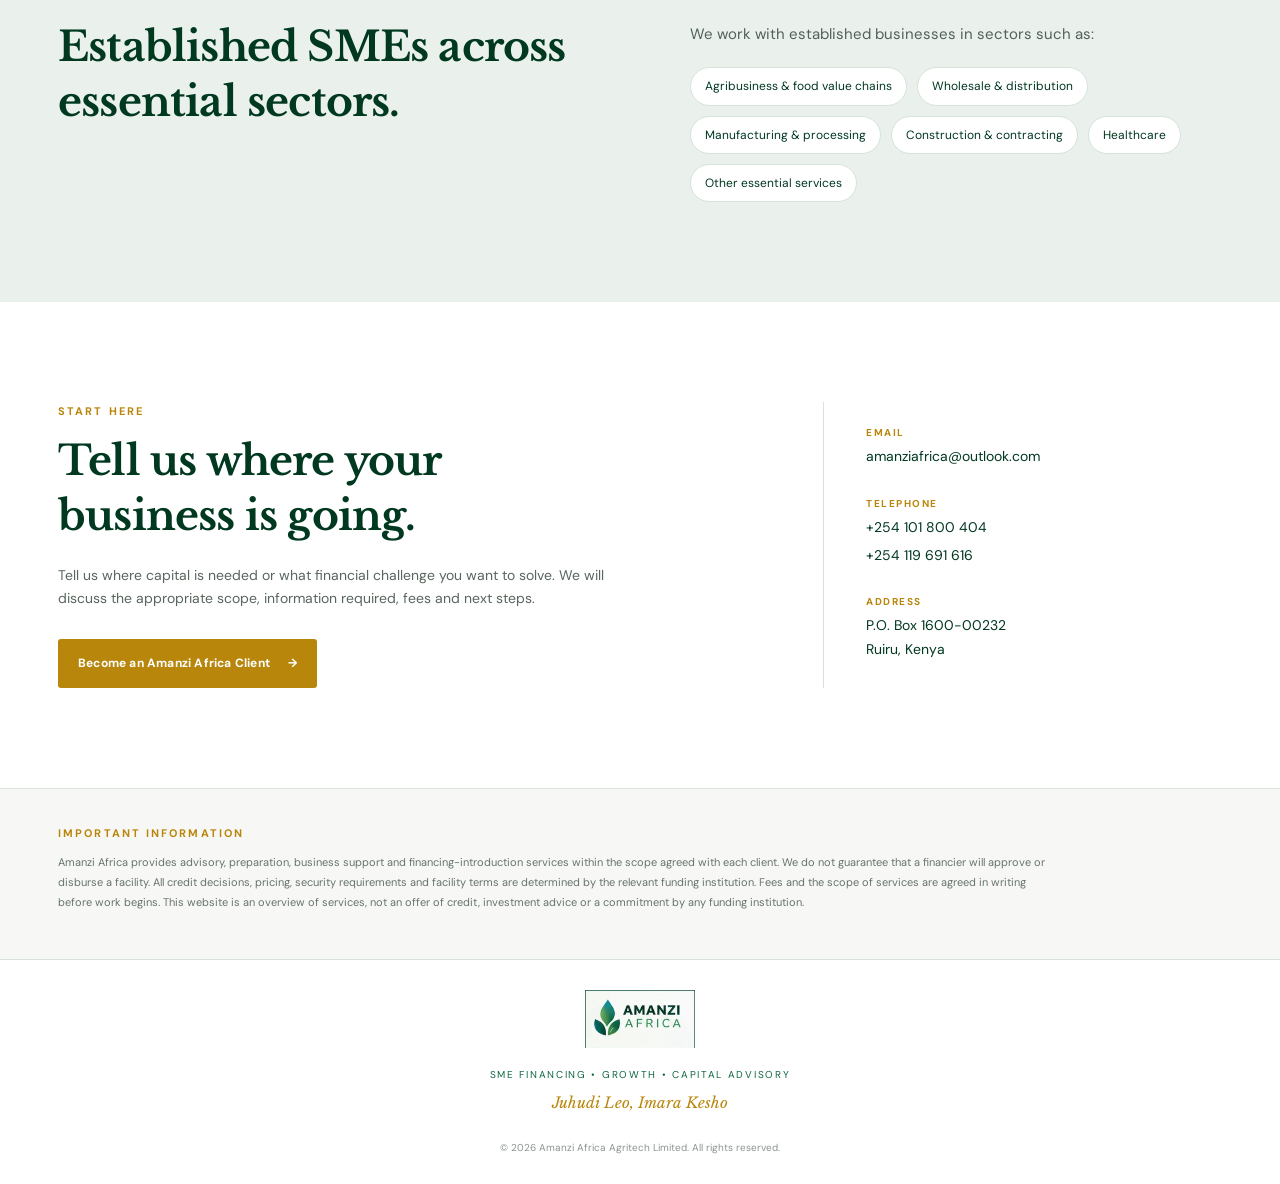
==== commit 4b123966: "Add Amanzi support pillars and client engagement pricing" ====
--- a/index.html
+++ b/index.html
@@ -19,7 +19,7 @@
     </a>
     <button class="menu-toggle" aria-label="Open navigation" aria-expanded="false">☰</button>
     <nav class="navigation" aria-label="Main navigation">
-      <a href="#about">About</a><a href="#ecosystem">Agribusiness</a><a href="#services">Our services</a><a href="#approach">Our approach</a><a href="#sectors">Who we serve</a>
+      <a href="#about">About</a><a href="#ecosystem">Agribusiness</a><a href="#services">Our services</a><a href="#support-pillars">How we support</a><a href="#approach">Our approach</a><a href="#sectors">Who we serve</a>
       <a href="portal.html">Client portal</a><a class="nav-cta" href="#contact">Start a conversation</a>
     </nav>
   </header>
@@ -31,7 +31,7 @@
         <h1>Access capital.<br>Unlock opportunities.<br><em>Grow sustainably.</em></h1>
         <p class="hero-intro">Practical financing access and financial advisory for established businesses ready for their next stage of growth.</p>
         <div class="hero-actions">
-          <a class="button button-gold" href="#contact">Talk to Amanzi Africa <span>→</span></a>
+          <a class="button button-gold" href="portal.html#register">Become an Amanzi Africa Client <span>→</span></a>
           <a class="text-link" href="#services">Explore our services</a>
         </div>
         <p class="hero-signoff">Juhudi Leo, Imara Kesho</p>
@@ -68,44 +68,60 @@
       </div>
     </section>
 
+
+    <section class="support-pillars section" id="support-pillars">
+      <div class="section-heading">
+        <div><div class="section-kicker">BEYOND A SINGLE TRANSACTION</div><h2>Five ways Amanzi Africa strengthens your business.</h2></div>
+        <p>We connect practical SME advisory with structured credit expertise and value-chain insight — helping businesses and their finance partners make better-informed decisions.</p>
+      </div>
+      <div class="pillar-grid">
+        <article class="pillar-card"><span>01</span><h3>Value-chain credit intelligence</h3><p>Understand the commercial relationships, transaction flows and operating realities behind a business and its place in the value chain.</p></article>
+        <article class="pillar-card"><span>02</span><h3>SME financing readiness</h3><p>Translate business records, cash flows and financing needs into clear, evidence-led information for funding discussions.</p></article>
+        <article class="pillar-card"><span>03</span><h3>Embedded credit execution</h3><p>Support the assessment, structuring and coordination of financing opportunities with relevant funding partners.</p></article>
+        <article class="pillar-card"><span>04</span><h3>Portfolio risk intelligence</h3><p>Bring consistency to borrower reviews, repayment-capacity assessment and ongoing portfolio monitoring.</p></article>
+        <article class="pillar-card"><span>05</span><h3>Repeatable credit infrastructure</h3><p>Package structured credit expertise, assessment methods and repayment-outcome learning into repeatable processes.</p></article>
+      </div>
+      <div class="pillar-note"><strong>Our approach:</strong> practical business support, credible information and disciplined credit thinking — connected across the value chain.</div>
+    </section>
+
     <section class="services section" id="services">
       <div class="section-heading">
         <div><div class="section-kicker">OUR SME PRODUCT RANGE</div><h2>Five ways we support business growth.</h2></div>
         <p>Engagements are scoped around the business, its financing or growth objective and the information available.</p>
       </div>
-      <div class="service-grid">
+      <div class="service-grid"><article class="service-card consultation-card"><div class="service-number">00</div><h3>Financial Consultation</h3><p class="service-subtitle">A focused starting point for your business question.</p><p>Discuss your business position, financing objective or financial management challenge and identify the most appropriate next step.</p><div class="service-fee"><span>Consultation fee</span><strong>KES 4,000</strong></div><a class="text-link" href="portal.html#register">Start your engagement →</a></article>
         <article class="service-card">
-          <div class="service-number">01</div><h3>Amanzi Capital Access</h3>
+          <div class="service-number">01</div><h3>Amanzi Capital Access</h3><div class="service-fee"><span>Professional fee</span><strong>KES 20,000</strong></div>
           <p class="service-subtitle">Financing identification, structuring and introductions</p>
           <p>Identify potentially suitable financing options for orders, stock, receivables, working capital and expansion.</p>
           <ul><li>Invoice discounting and factoring</li><li>Purchase order, LPO and contract finance</li><li>Working-capital and revolving credit</li><li>Inventory and warehouse-receipt finance</li><li>Supplier, asset, leasing and trade finance</li></ul>
         </article>
         <article class="service-card">
-          <div class="service-number">02</div><h3>Amanzi CreditReady</h3>
+          <div class="service-number">02</div><h3>Amanzi CreditReady</h3><div class="service-fee"><span>Professional fee</span><strong>KES 35,000</strong></div>
           <p class="service-subtitle">Understand your credit position. Prepare with confidence.</p>
           <p>Build a coherent, evidence-based financing case before approaching lenders.</p>
           <ul><li>Bank statement and transaction analysis</li><li>Cash-flow and repayment-capacity assessment</li><li>Review of existing debt and obligations</li><li>Receivables, payables and inventory assessment</li><li>Financial projections and lender-facing information packs</li></ul>
         </article>
         <article class="service-card">
-          <div class="service-number">03</div><h3>Amanzi Working Capital Solutions</h3>
+          <div class="service-number">03</div><h3>Amanzi Working Capital Solutions</h3><div class="service-fee"><span>Professional fee</span><strong>KES 50,000</strong></div>
           <p class="service-subtitle">Make working capital work harder.</p>
           <p>Improve cash visibility where businesses have sales, customers, orders or inventory but experience cash-flow pressure.</p>
           <ul><li>13-week cash-flow forecasting</li><li>Working-capital requirement analysis</li><li>Debtor and creditor-cycle review</li><li>Inventory and cash conversion cycle analysis</li><li>Margin, pricing and cash leakage review</li></ul>
         </article>
         <article class="service-card">
-          <div class="service-number">04</div><h3>Amanzi Business Growth Advisory</h3>
+          <div class="service-number">04</div><h3>Amanzi Business Growth Advisory</h3><div class="service-fee"><span>Professional fee</span><strong>KES 75,000</strong></div>
           <p class="service-subtitle">Turn business ambition into an executable plan.</p>
           <p>Support established SMEs preparing to expand, take on larger contracts, enter new markets or strengthen commercial performance.</p>
           <ul><li>Business and growth opportunity assessment</li><li>Contract and order financial viability review</li><li>Customer and supplier concentration analysis</li><li>Pricing, margins and profitability review</li><li>Market-entry plans and financial projections</li></ul>
         </article>
         <article class="service-card service-card-feature">
-          <div class="service-number">05</div><h3>Amanzi Finance Partner</h3>
+          <div class="service-number">05</div><h3>Amanzi Finance Partner</h3><div class="service-fee"><span>Professional fee</span><strong>KES 100,000</strong></div>
           <p class="service-subtitle">An experienced finance partner without the cost of a full-time senior finance team.</p>
           <p>Regular financial oversight, management information and support with financing decisions.</p>
           <ul><li>Monthly management accounts and performance summaries</li><li>Budget-versus-actual reporting</li><li>Cash-flow forecasting and review</li><li>Receivables, payables and liquidity monitoring</li><li>Debt, facility and growth-plan monitoring</li></ul>
         </article>
       </div>
-      <div class="brochure-link"><div><strong>Prefer the complete service overview?</strong><span>Read or download the Amanzi Africa SME services brochure.</span></div><a class="button button-outline" href="assets/amanzi-sme-services-brochure.pdf" target="_blank" rel="noopener">View e-brochure ↗</a></div>
+      <p class="fee-note">Fees shown are standard professional fees and are confirmed in the engagement agreement. A 3% success fee applies only where applicable and will be expressly agreed in writing before work begins.</p><div class="brochure-link"><div><strong>Prefer the complete service overview?</strong><span>Read or download the Amanzi Africa SME services brochure.</span></div><a class="button button-outline" href="assets/amanzi-sme-services-brochure.pdf" target="_blank" rel="noopener">View e-brochure ↗</a></div>
     </section>
 
     <section class="approach section" id="approach">
@@ -136,7 +152,7 @@
         <div class="section-kicker">START HERE</div>
         <h2>Tell us where your business is going.</h2>
         <p>Tell us where capital is needed or what financial challenge you want to solve. We will discuss the appropriate scope, information required, fees and next steps.</p>
-        <a class="button button-gold" href="mailto:amanziafrica@outlook.com?subject=Amanzi%20Africa%20-%20Business%20Enquiry">Start a conversation <span>→</span></a>
+        <a class="button button-gold" href="portal.html#register">Become an Amanzi Africa Client <span>→</span></a>
       </div>
       <div class="contact-details">
         <div><span>Email</span><a href="mailto:amanziafrica@outlook.com">amanziafrica@outlook.com</a></div>
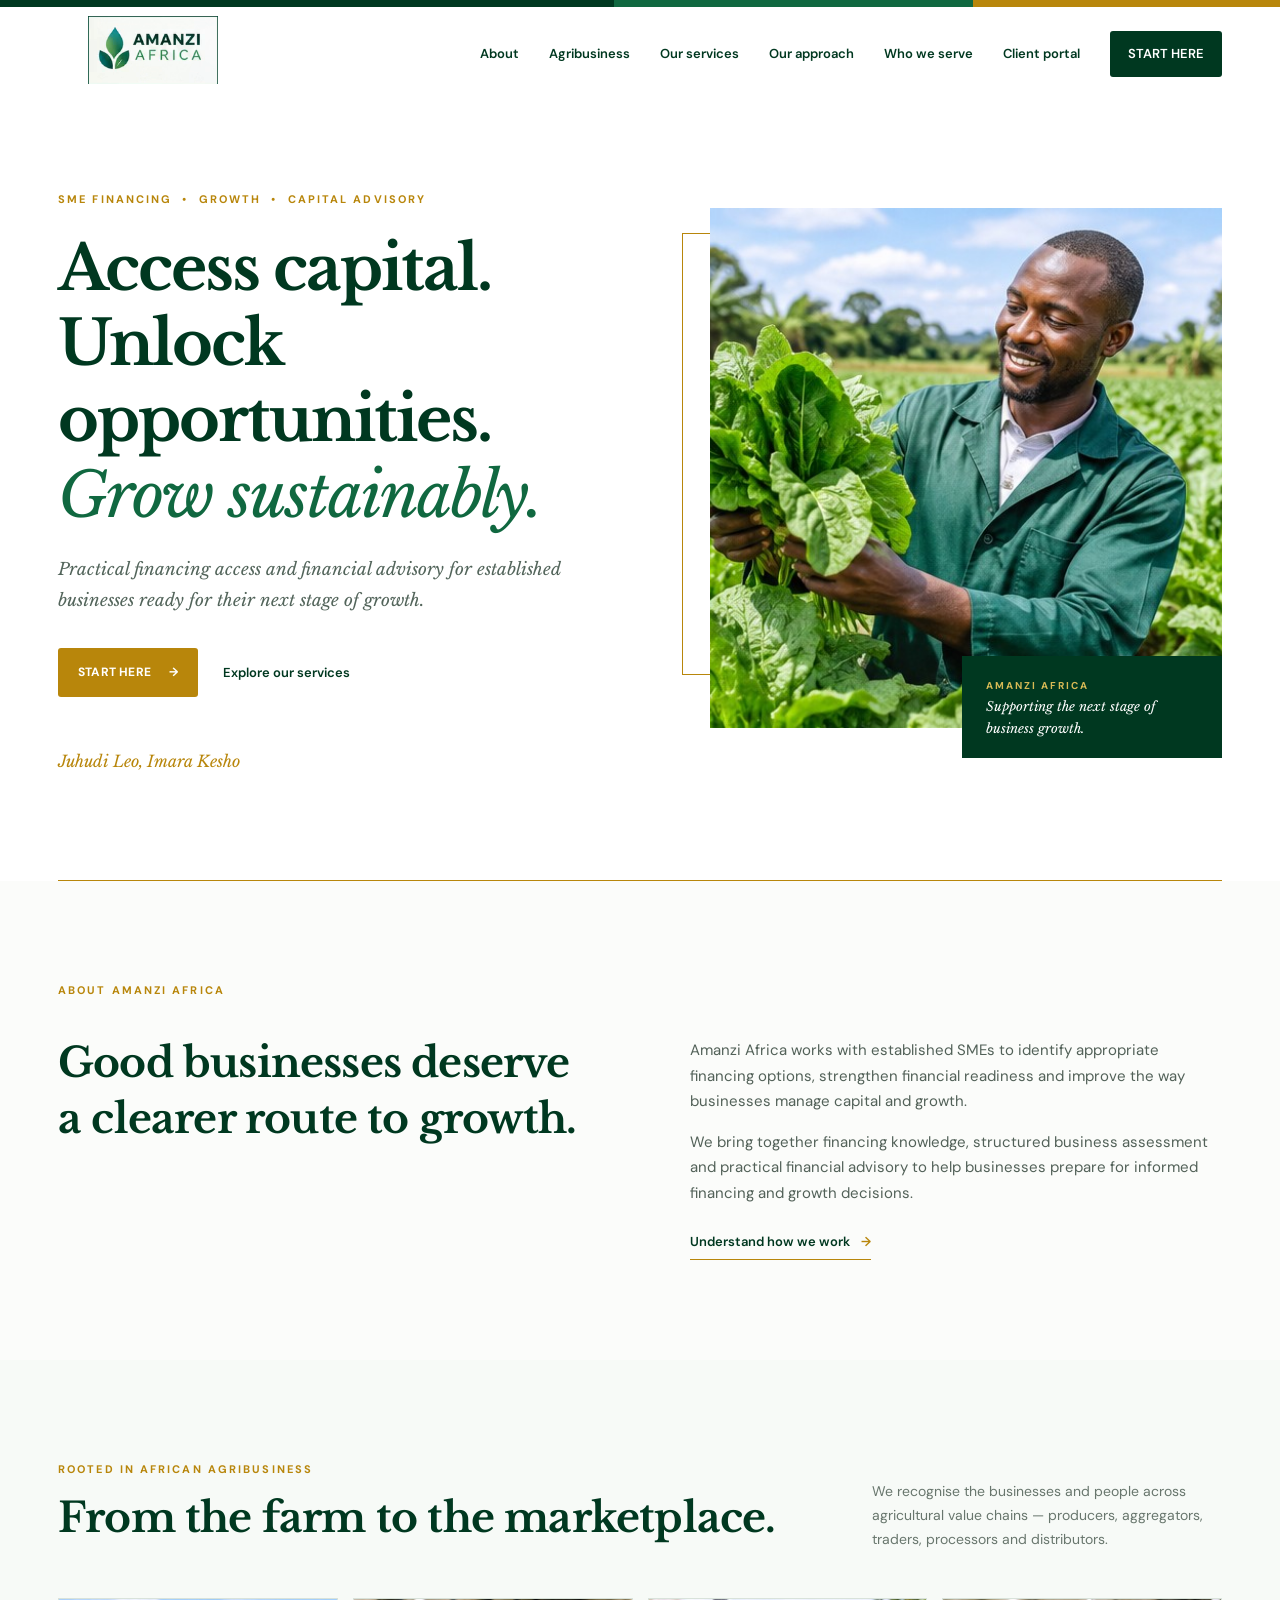
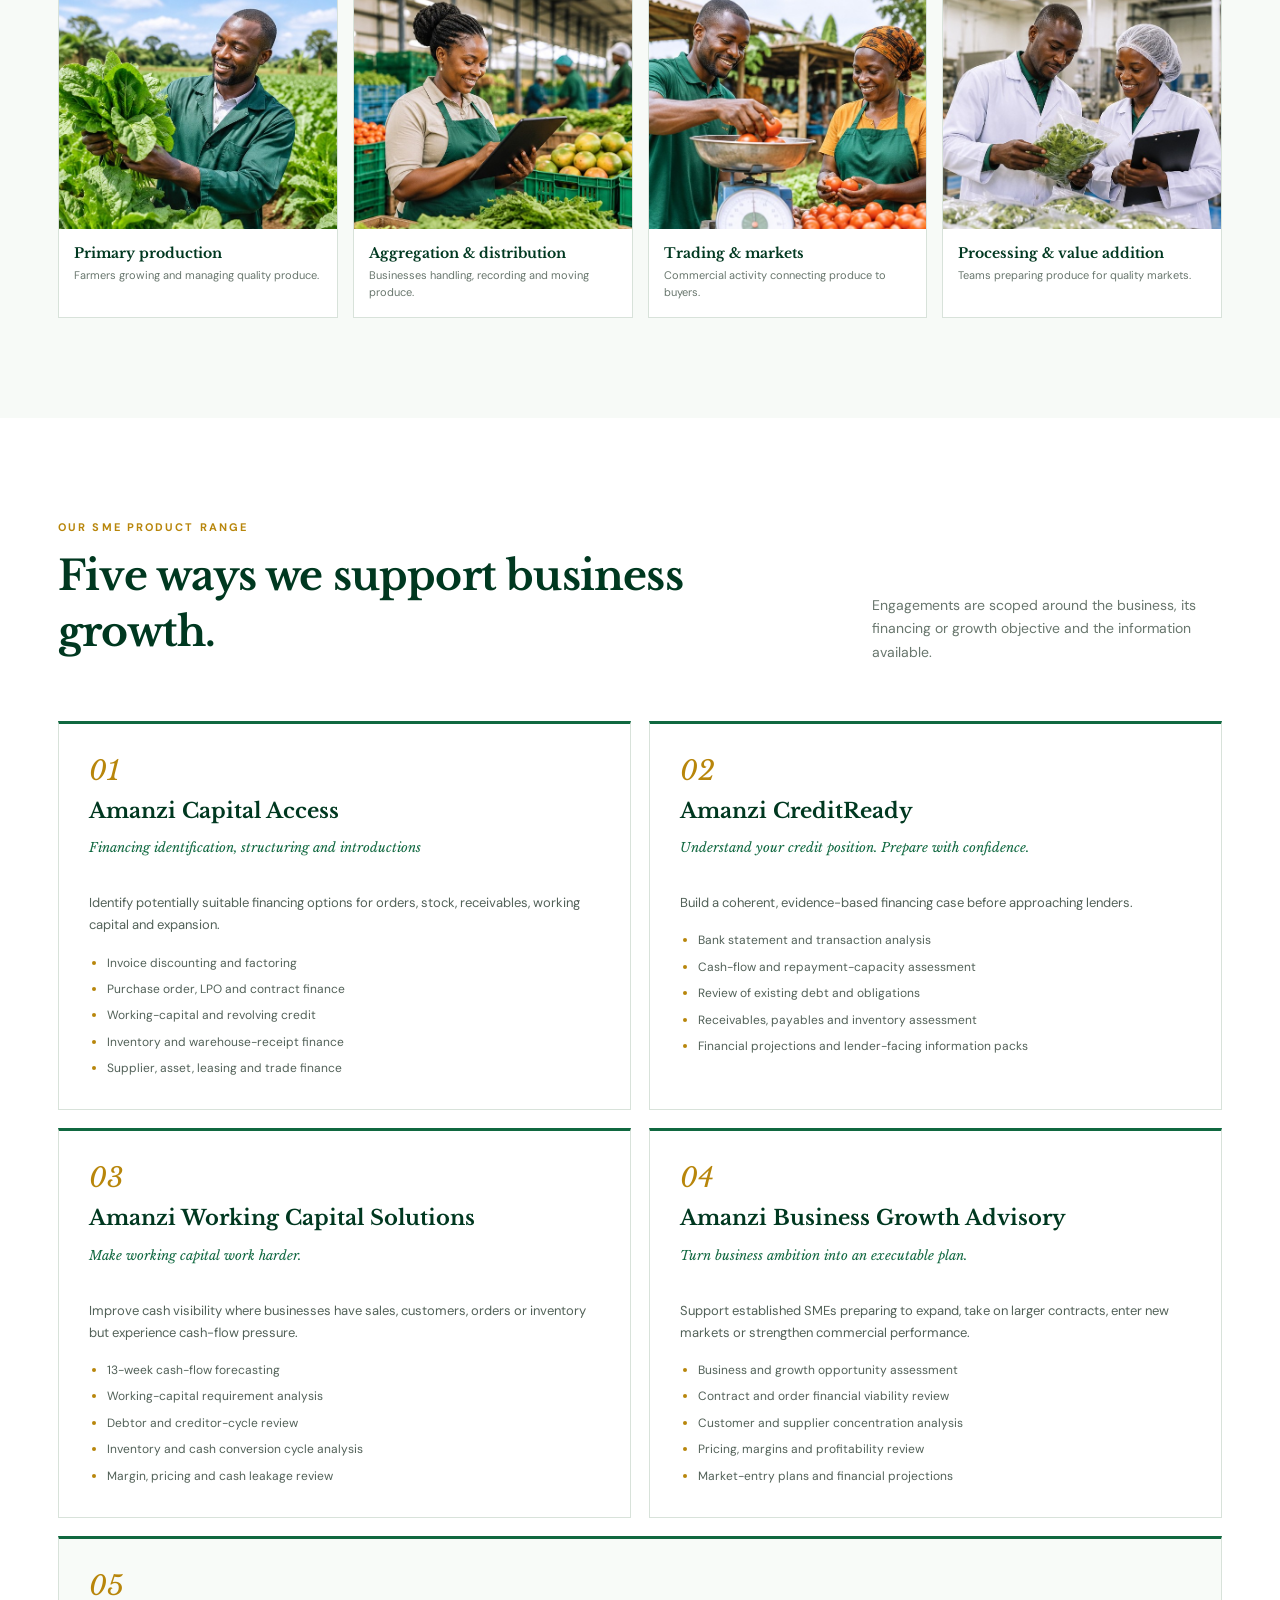
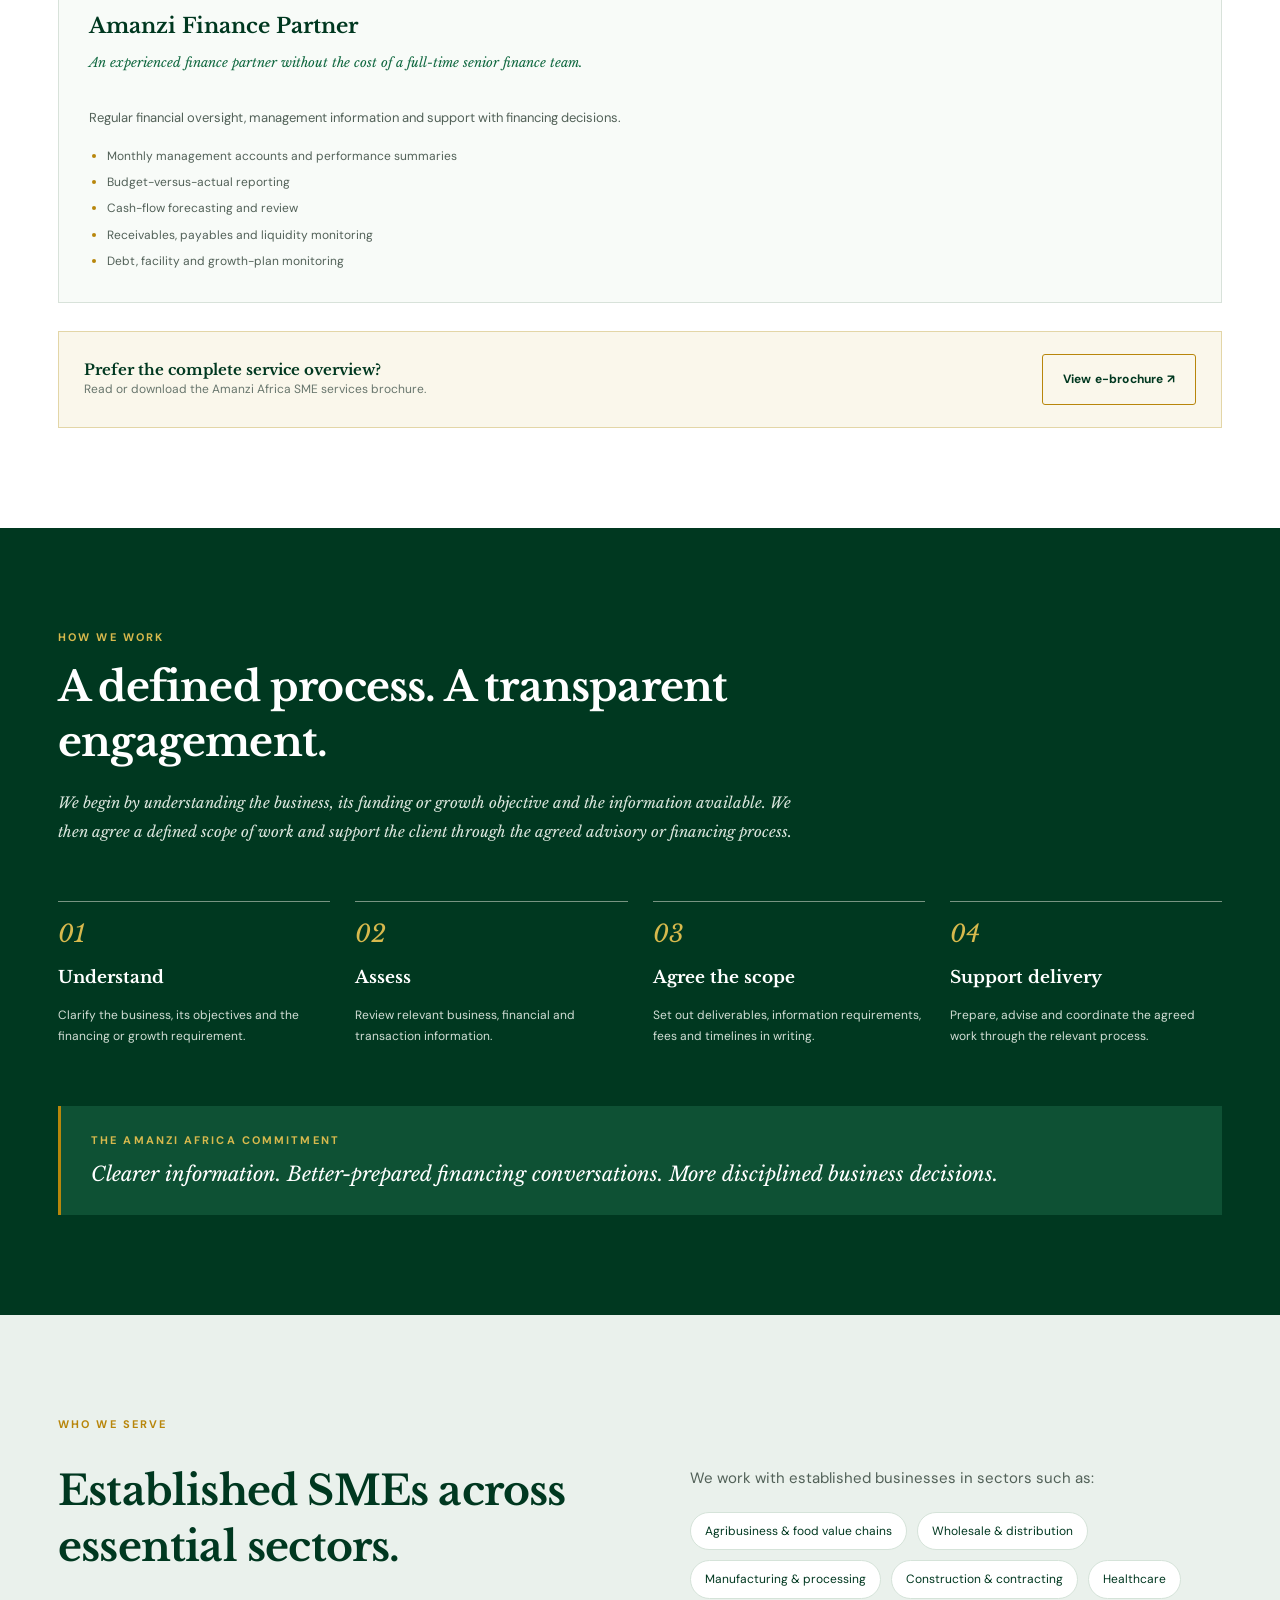
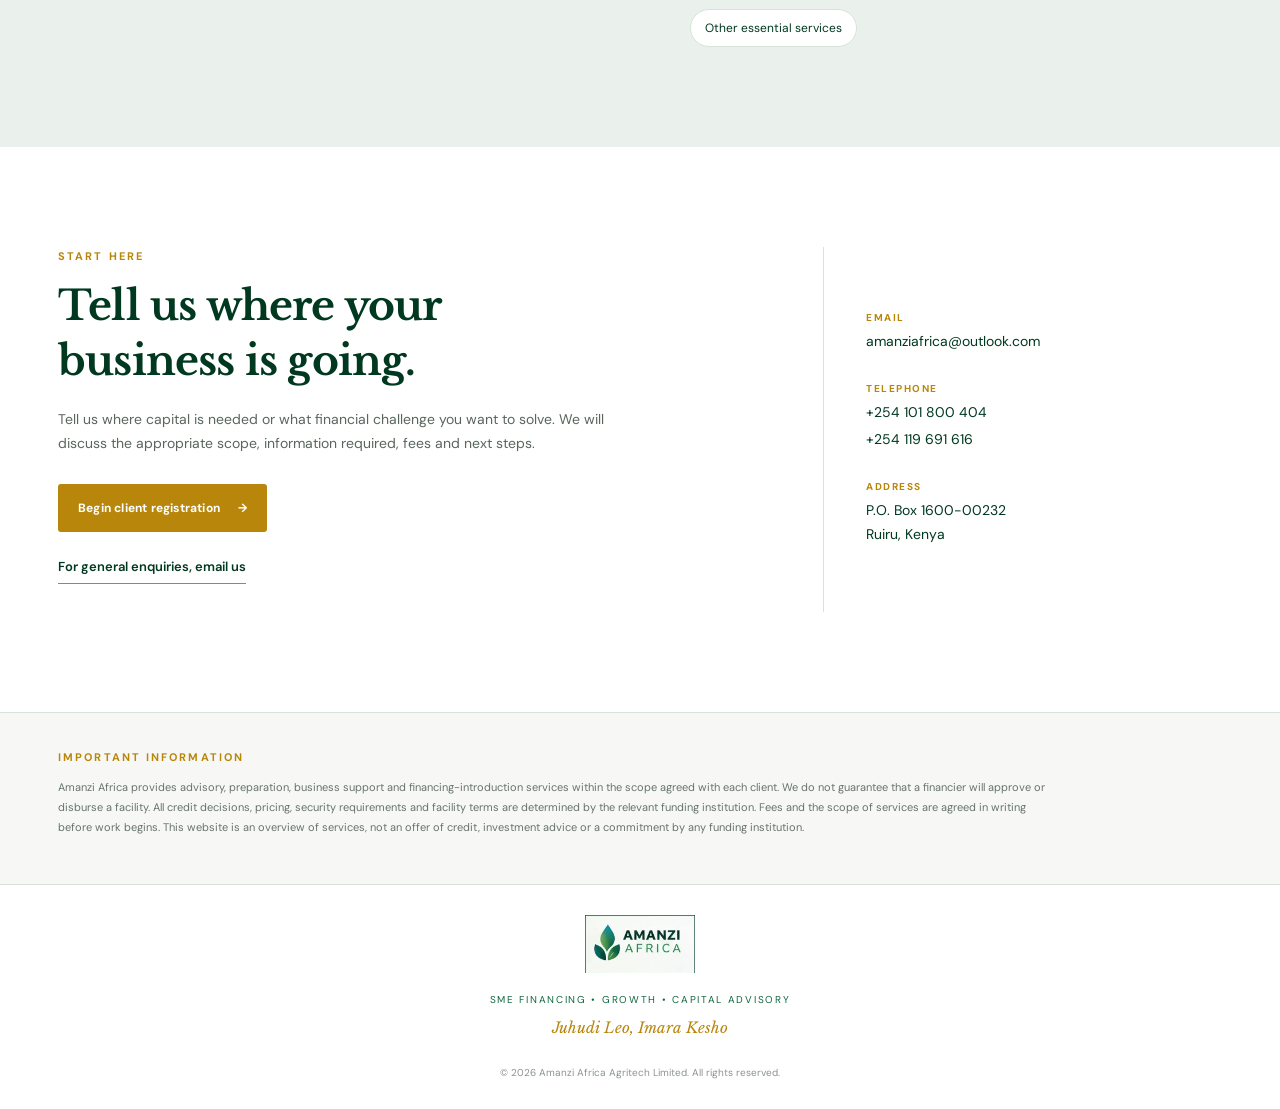
==== commit 74de3b8f: "Add START HERE calls to action to public website" ====
--- a/index.html
+++ b/index.html
@@ -19,8 +19,8 @@
     </a>
     <button class="menu-toggle" aria-label="Open navigation" aria-expanded="false">☰</button>
     <nav class="navigation" aria-label="Main navigation">
-      <a href="#about">About</a><a href="#ecosystem">Agribusiness</a><a href="#services">Our services</a><a href="#support-pillars">How we support</a><a href="#approach">Our approach</a><a href="#sectors">Who we serve</a>
-      <a href="portal.html">Client portal</a><a class="nav-cta" href="#contact">Start a conversation</a>
+      <a href="#about">About</a><a href="#ecosystem">Agribusiness</a><a href="#services">Our services</a><a href="#approach">Our approach</a><a href="#sectors">Who we serve</a>
+      <a href="portal.html">Client portal</a><a class="nav-cta" href="apply.html">START HERE</a>
     </nav>
   </header>
 
@@ -31,7 +31,7 @@
         <h1>Access capital.<br>Unlock opportunities.<br><em>Grow sustainably.</em></h1>
         <p class="hero-intro">Practical financing access and financial advisory for established businesses ready for their next stage of growth.</p>
         <div class="hero-actions">
-          <a class="button button-gold" href="portal.html#register">Become an Amanzi Africa Client <span>→</span></a>
+          <a class="button button-gold" href="apply.html">START HERE <span>→</span></a>
           <a class="text-link" href="#services">Explore our services</a>
         </div>
         <p class="hero-signoff">Juhudi Leo, Imara Kesho</p>
@@ -68,60 +68,44 @@
       </div>
     </section>
 
-
-    <section class="support-pillars section" id="support-pillars">
-      <div class="section-heading">
-        <div><div class="section-kicker">BEYOND A SINGLE TRANSACTION</div><h2>Five ways Amanzi Africa strengthens your business.</h2></div>
-        <p>We connect practical SME advisory with structured credit expertise and value-chain insight — helping businesses and their finance partners make better-informed decisions.</p>
-      </div>
-      <div class="pillar-grid">
-        <article class="pillar-card"><span>01</span><h3>Value-chain credit intelligence</h3><p>Understand the commercial relationships, transaction flows and operating realities behind a business and its place in the value chain.</p></article>
-        <article class="pillar-card"><span>02</span><h3>SME financing readiness</h3><p>Translate business records, cash flows and financing needs into clear, evidence-led information for funding discussions.</p></article>
-        <article class="pillar-card"><span>03</span><h3>Embedded credit execution</h3><p>Support the assessment, structuring and coordination of financing opportunities with relevant funding partners.</p></article>
-        <article class="pillar-card"><span>04</span><h3>Portfolio risk intelligence</h3><p>Bring consistency to borrower reviews, repayment-capacity assessment and ongoing portfolio monitoring.</p></article>
-        <article class="pillar-card"><span>05</span><h3>Repeatable credit infrastructure</h3><p>Package structured credit expertise, assessment methods and repayment-outcome learning into repeatable processes.</p></article>
-      </div>
-      <div class="pillar-note"><strong>Our approach:</strong> practical business support, credible information and disciplined credit thinking — connected across the value chain.</div>
-    </section>
-
     <section class="services section" id="services">
       <div class="section-heading">
         <div><div class="section-kicker">OUR SME PRODUCT RANGE</div><h2>Five ways we support business growth.</h2></div>
         <p>Engagements are scoped around the business, its financing or growth objective and the information available.</p>
       </div>
-      <div class="service-grid"><article class="service-card consultation-card"><div class="service-number">00</div><h3>Financial Consultation</h3><p class="service-subtitle">A focused starting point for your business question.</p><p>Discuss your business position, financing objective or financial management challenge and identify the most appropriate next step.</p><div class="service-fee"><span>Consultation fee</span><strong>KES 4,000</strong></div><a class="text-link" href="portal.html#register">Start your engagement →</a></article>
+      <div class="service-grid">
         <article class="service-card">
-          <div class="service-number">01</div><h3>Amanzi Capital Access</h3><div class="service-fee"><span>Professional fee</span><strong>KES 20,000</strong></div>
+          <div class="service-number">01</div><h3>Amanzi Capital Access</h3>
           <p class="service-subtitle">Financing identification, structuring and introductions</p>
           <p>Identify potentially suitable financing options for orders, stock, receivables, working capital and expansion.</p>
           <ul><li>Invoice discounting and factoring</li><li>Purchase order, LPO and contract finance</li><li>Working-capital and revolving credit</li><li>Inventory and warehouse-receipt finance</li><li>Supplier, asset, leasing and trade finance</li></ul>
         </article>
         <article class="service-card">
-          <div class="service-number">02</div><h3>Amanzi CreditReady</h3><div class="service-fee"><span>Professional fee</span><strong>KES 35,000</strong></div>
+          <div class="service-number">02</div><h3>Amanzi CreditReady</h3>
           <p class="service-subtitle">Understand your credit position. Prepare with confidence.</p>
           <p>Build a coherent, evidence-based financing case before approaching lenders.</p>
           <ul><li>Bank statement and transaction analysis</li><li>Cash-flow and repayment-capacity assessment</li><li>Review of existing debt and obligations</li><li>Receivables, payables and inventory assessment</li><li>Financial projections and lender-facing information packs</li></ul>
         </article>
         <article class="service-card">
-          <div class="service-number">03</div><h3>Amanzi Working Capital Solutions</h3><div class="service-fee"><span>Professional fee</span><strong>KES 50,000</strong></div>
+          <div class="service-number">03</div><h3>Amanzi Working Capital Solutions</h3>
           <p class="service-subtitle">Make working capital work harder.</p>
           <p>Improve cash visibility where businesses have sales, customers, orders or inventory but experience cash-flow pressure.</p>
           <ul><li>13-week cash-flow forecasting</li><li>Working-capital requirement analysis</li><li>Debtor and creditor-cycle review</li><li>Inventory and cash conversion cycle analysis</li><li>Margin, pricing and cash leakage review</li></ul>
         </article>
         <article class="service-card">
-          <div class="service-number">04</div><h3>Amanzi Business Growth Advisory</h3><div class="service-fee"><span>Professional fee</span><strong>KES 75,000</strong></div>
+          <div class="service-number">04</div><h3>Amanzi Business Growth Advisory</h3>
           <p class="service-subtitle">Turn business ambition into an executable plan.</p>
           <p>Support established SMEs preparing to expand, take on larger contracts, enter new markets or strengthen commercial performance.</p>
           <ul><li>Business and growth opportunity assessment</li><li>Contract and order financial viability review</li><li>Customer and supplier concentration analysis</li><li>Pricing, margins and profitability review</li><li>Market-entry plans and financial projections</li></ul>
         </article>
         <article class="service-card service-card-feature">
-          <div class="service-number">05</div><h3>Amanzi Finance Partner</h3><div class="service-fee"><span>Professional fee</span><strong>KES 100,000</strong></div>
+          <div class="service-number">05</div><h3>Amanzi Finance Partner</h3>
           <p class="service-subtitle">An experienced finance partner without the cost of a full-time senior finance team.</p>
           <p>Regular financial oversight, management information and support with financing decisions.</p>
           <ul><li>Monthly management accounts and performance summaries</li><li>Budget-versus-actual reporting</li><li>Cash-flow forecasting and review</li><li>Receivables, payables and liquidity monitoring</li><li>Debt, facility and growth-plan monitoring</li></ul>
         </article>
       </div>
-      <p class="fee-note">Fees shown are standard professional fees and are confirmed in the engagement agreement. A 3% success fee applies only where applicable and will be expressly agreed in writing before work begins.</p><div class="brochure-link"><div><strong>Prefer the complete service overview?</strong><span>Read or download the Amanzi Africa SME services brochure.</span></div><a class="button button-outline" href="assets/amanzi-sme-services-brochure.pdf" target="_blank" rel="noopener">View e-brochure ↗</a></div>
+      <div class="brochure-link"><div><strong>Prefer the complete service overview?</strong><span>Read or download the Amanzi Africa SME services brochure.</span></div><a class="button button-outline" href="assets/amanzi-sme-services-brochure.pdf" target="_blank" rel="noopener">View e-brochure ↗</a></div>
     </section>
 
     <section class="approach section" id="approach">
@@ -152,7 +136,7 @@
         <div class="section-kicker">START HERE</div>
         <h2>Tell us where your business is going.</h2>
         <p>Tell us where capital is needed or what financial challenge you want to solve. We will discuss the appropriate scope, information required, fees and next steps.</p>
-        <a class="button button-gold" href="portal.html#register">Become an Amanzi Africa Client <span>→</span></a>
+        <a class="button button-gold" href="apply.html">Begin client registration <span>→</span></a><p><a class="underlined-link" href="mailto:amanziafrica@outlook.com?subject=Amanzi%20Africa%20-%20General%20Enquiry">For general enquiries, email us</a></p>
       </div>
       <div class="contact-details">
         <div><span>Email</span><a href="mailto:amanziafrica@outlook.com">amanziafrica@outlook.com</a></div>
--- a/styles.css
+++ b/styles.css
@@ -12,3 +12,20 @@
 .ecosystem{background:#f7faf7}.ecosystem .section-heading{margin-bottom:32px}.ecosystem-grid{display:grid;grid-template-columns:repeat(4,1fr);gap:15px}.ecosystem-grid figure{margin:0;background:#fff;border:1px solid var(--line)}.ecosystem-grid img{display:block;width:100%;height:230px;object-fit:cover}.ecosystem-grid figcaption{padding:15px}.ecosystem-grid figcaption strong,.ecosystem-grid figcaption span{display:block}.ecosystem-grid figcaption strong{font:700 14px var(--serif);color:var(--forest)}.ecosystem-grid figcaption span{font-size:11px;color:var(--muted);line-height:1.6;margin-top:5px}
 @media(max-width:800px){.ecosystem-grid{grid-template-columns:repeat(2,1fr)}.ecosystem-grid img{height:190px}}
 @media(max-width:460px){.ecosystem-grid{grid-template-columns:1fr 1fr;gap:9px}.ecosystem-grid img{height:145px}.ecosystem-grid figcaption{padding:10px}.ecosystem-grid figcaption strong{font-size:12px}.ecosystem-grid figcaption span{font-size:10px}}
+
+
+/* Amanzi Africa Upgrade 2.0 */
+.pillar-grid{display:grid;grid-template-columns:repeat(5,1fr);gap:14px}
+.pillar-card{background:#fff;border:1px solid var(--line);border-top:3px solid var(--leaf);padding:23px 19px;min-height:250px}
+.pillar-card>span{font:italic 23px var(--serif);color:var(--gold)}
+.pillar-card h3{font:700 16px/1.45 var(--serif);color:var(--forest);margin:16px 0 10px}
+.pillar-card p{font-size:12px;line-height:1.8;color:#58665d;margin:0}
+.pillar-note{margin-top:22px;padding:18px 22px;background:var(--forest);color:#fff;font-size:13px;border-left:3px solid var(--gold)}
+.service-fee{display:flex;align-items:center;justify-content:space-between;gap:12px;border-top:1px solid var(--line);margin-top:19px;padding-top:14px}
+.service-fee span{font-size:11px;color:var(--muted)}
+.service-fee strong{font:700 18px var(--serif);color:var(--forest)}
+.fee-note{font-size:12px;color:var(--muted);margin:26px 0 0;padding:14px 17px;background:#f7faf7;border-left:2px solid var(--gold)}
+.consultation-card{background:#f8fbf8}
+@media(max-width:1000px){.pillar-grid{grid-template-columns:repeat(3,1fr)}}
+@media(max-width:800px){.pillar-grid{grid-template-columns:repeat(2,1fr)}}
+@media(max-width:460px){.pillar-grid{grid-template-columns:1fr}.pillar-card{min-height:0}}
